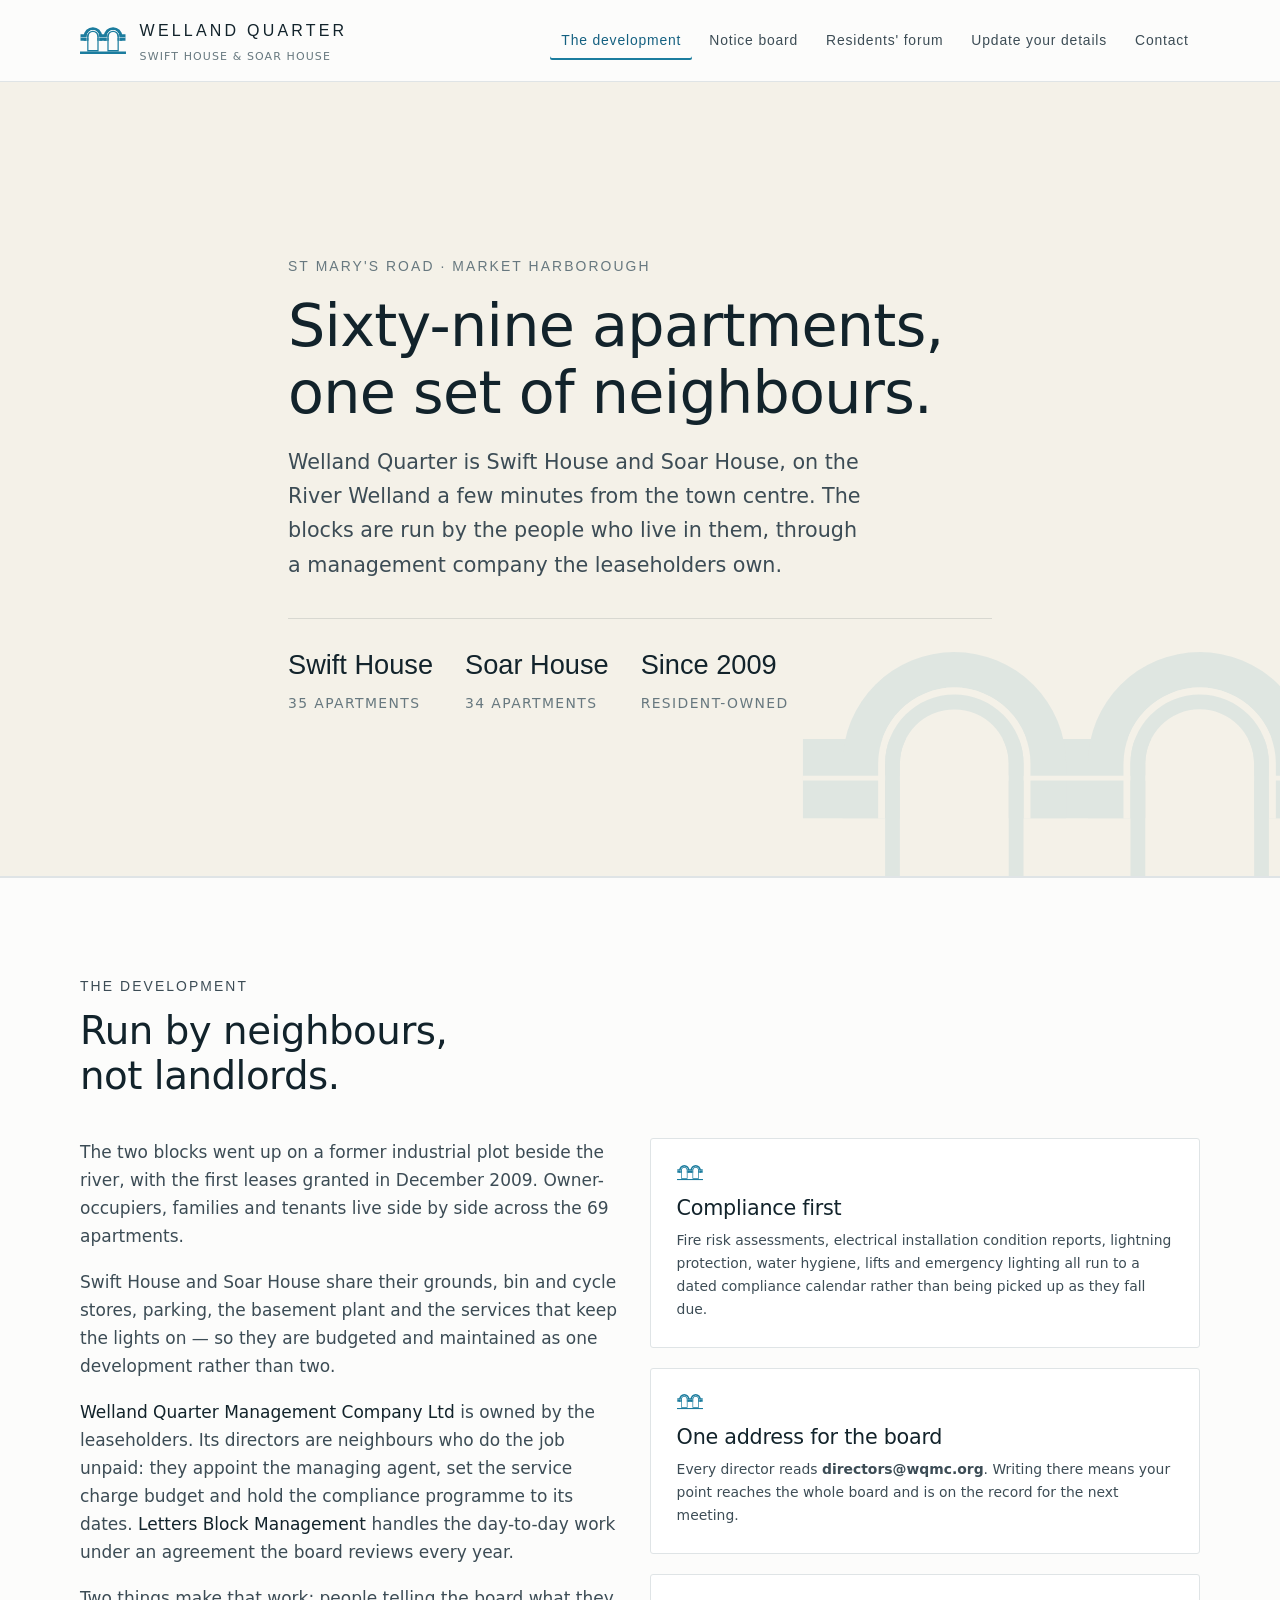
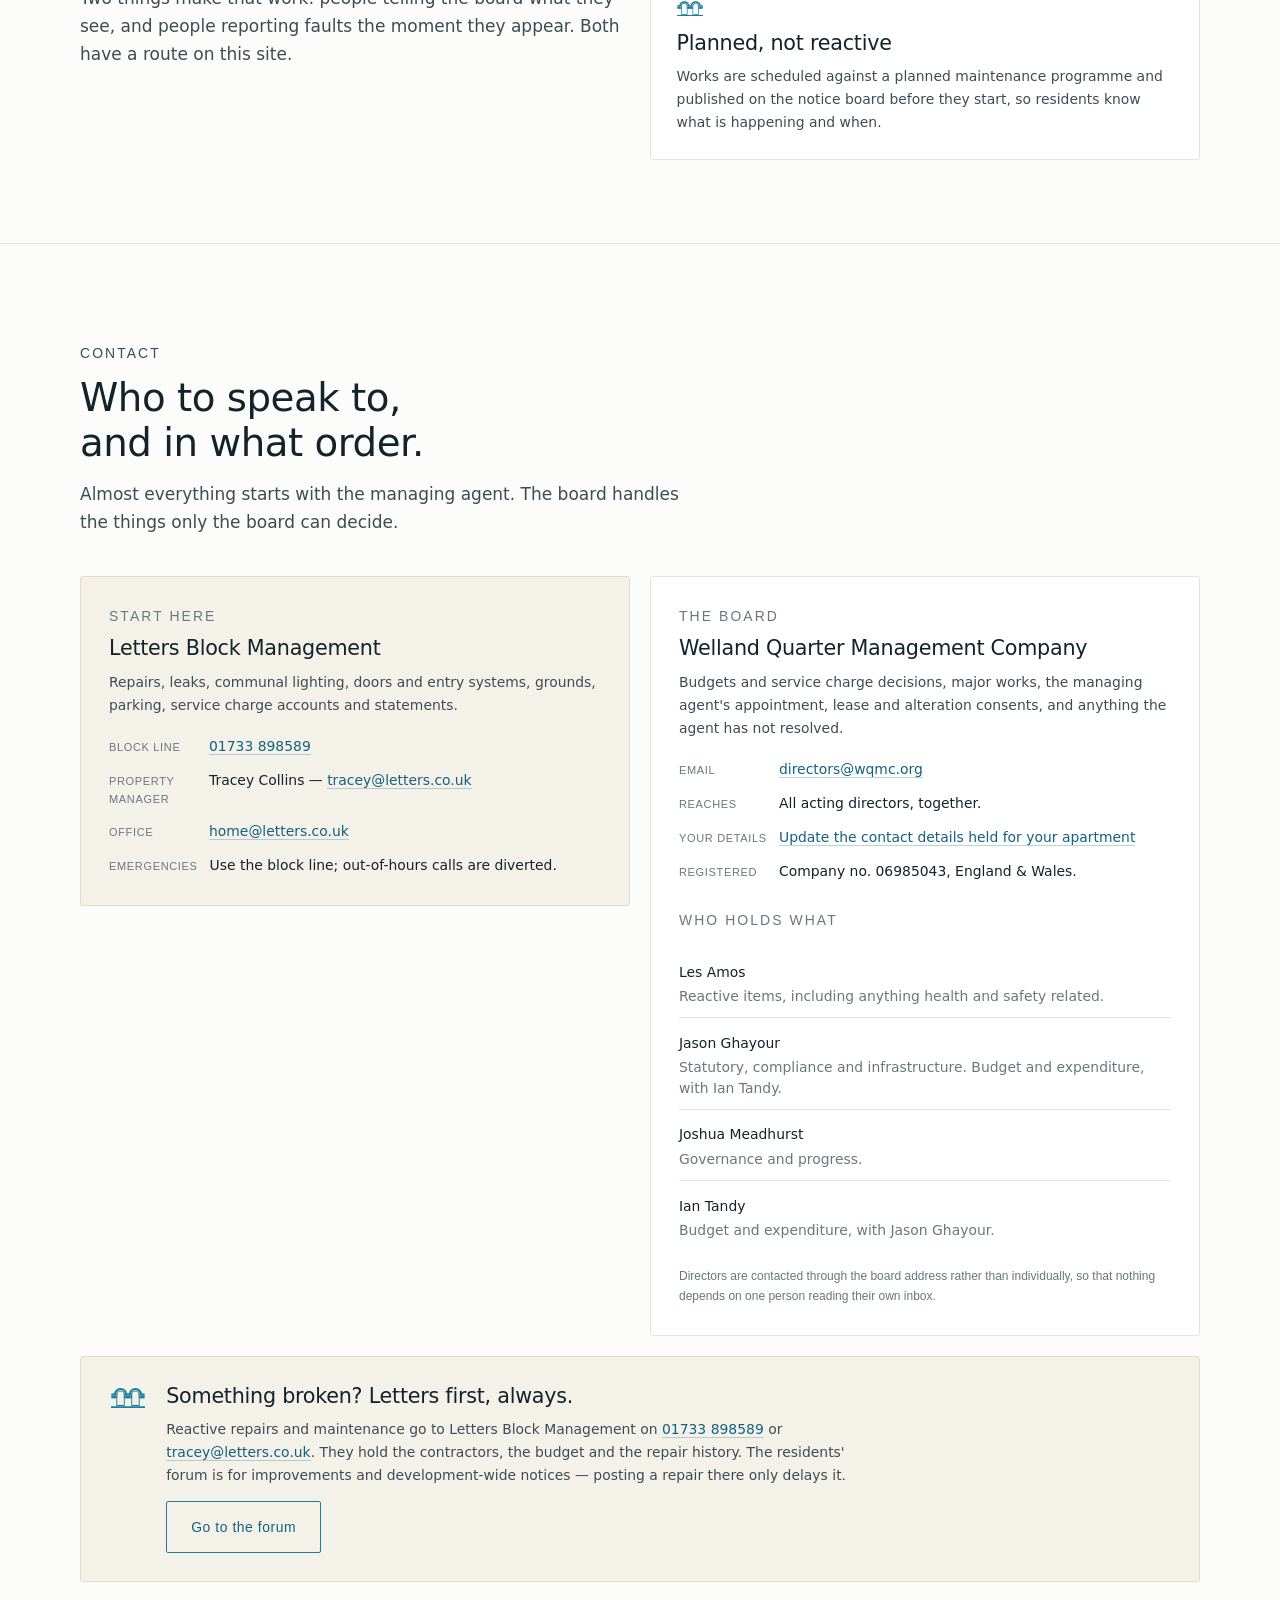
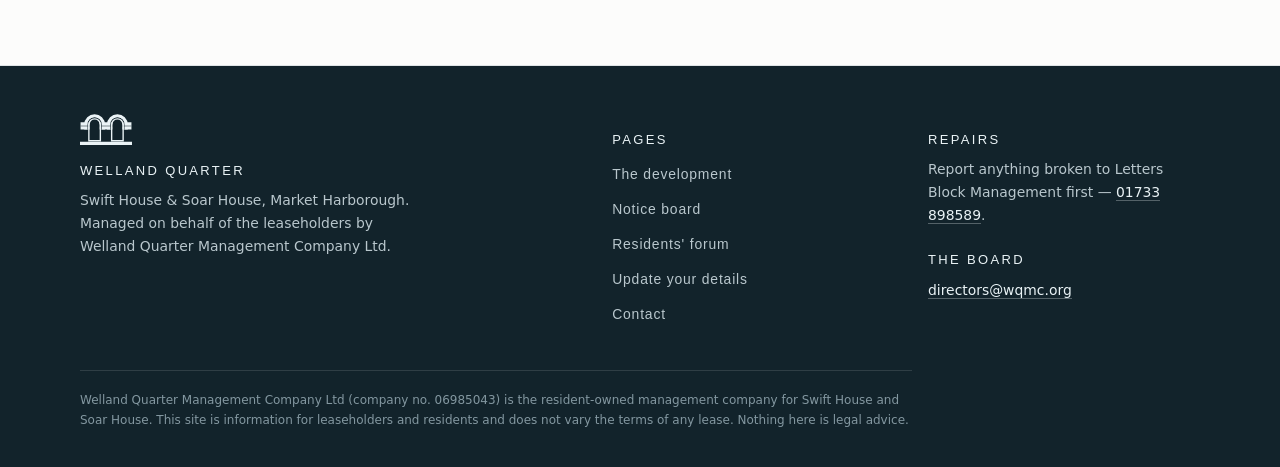
==== index.html @ eb278f34 "Publish update-records page and link it from the site" ====
<!doctype html>
<html lang="en-GB">
<head>
<meta charset="utf-8">
<meta name="viewport" content="width=device-width,initial-scale=1">
<title>Welland Quarter — Swift House & Soar House, Market Harborough</title>
<meta name="description" content="Welland Quarter in Market Harborough: Swift House and Soar House, managed by Welland Quarter Management Company with Letters Block Management.">
<link rel="preconnect" href="https://api.fontshare.com" crossorigin>
<link rel="stylesheet" href="https://api.fontshare.com/v2/css?f[]=general-sans@400,500,600&f[]=satoshi@400,500&display=swap">
<link rel="stylesheet" href="styles.css">
<link rel="icon" href="favicon.svg" type="image/svg+xml">
</head>
<body>
<header class="top"><div class="shell top-in">
  <a class="brand" href="index.html"><svg xmlns="http://www.w3.org/2000/svg" viewBox="0 0 283 170" fill="currentColor" role="img" aria-label="Welland Quarter">
  <mask id="wq-k" maskUnits="userSpaceOnUse" x="0" y="0" width="283" height="170">
    <rect x="0" y="0" width="283" height="170" fill="#fff"/>
    <path fill="#000" d="M52 141.5L52 57.5A27.5 27.5 0 0 1 107 57.5L107 141.5ZM176 141.5L176 57.5A27.5 27.5 0 0 1 231 57.5L231 141.5ZM3 63.5H280V66H3Z"/>
    <path fill="#000" fill-rule="evenodd" d="M41 85L41 57.5A38.5 38.5 0 0 1 118 57.5L118 85ZM44.5 85L44.5 57.5A35 35 0 0 1 114.5 57.5L114.5 85ZM165 85L165 57.5A38.5 38.5 0 0 1 242 57.5L242 85ZM168.5 85L168.5 57.5A35 35 0 0 1 238.5 57.5L238.5 85Z"/>
  </mask>
  <g mask="url(#wq-k)">
    <path d="M3 45H280V85H3Z"/>
    <path fill-rule="evenodd" d="M23 85L23 57.5A56.5 56.5 0 0 1 136 57.5L136 85ZM41 85L41 57.5A38.5 38.5 0 0 1 118 57.5L118 85ZM147 85L147 57.5A56.5 56.5 0 0 1 260 57.5L260 85ZM165 85L165 57.5A38.5 38.5 0 0 1 242 57.5L242 85Z"/>
    <path d="M0 151.5H283V170H0Z"/>
  </g>
  <path fill-rule="evenodd" d="M44.5 150L44.5 57.5A35 35 0 0 1 114.5 57.5L114.5 150ZM52 141.5L52 57.5A27.5 27.5 0 0 1 107 57.5L107 141.5ZM168.5 150L168.5 57.5A35 35 0 0 1 238.5 57.5L238.5 150ZM176 141.5L176 57.5A27.5 27.5 0 0 1 231 57.5L231 141.5Z"/>
</svg><span><b>Welland Quarter</b><span>Swift House &amp; Soar House</span></span></a>
  <nav aria-label="Main">
    <a href="index.html" aria-current="page">The development</a>
    <a href="notices.html">Notice board</a>
    <a href="forum.html">Residents' forum</a>
    <a href="update-records.html">Update your details</a>
    <a href="index.html#contact">Contact</a>
  </nav>
</div></header>
<main>

<section class="hero">
  <div class="hero-art"><svg xmlns="http://www.w3.org/2000/svg" viewBox="0 0 283 170" fill="currentColor" role="img" aria-label="Welland Quarter">
  <mask id="wq-k" maskUnits="userSpaceOnUse" x="0" y="0" width="283" height="170">
    <rect x="0" y="0" width="283" height="170" fill="#fff"/>
    <path fill="#000" d="M52 141.5L52 57.5A27.5 27.5 0 0 1 107 57.5L107 141.5ZM176 141.5L176 57.5A27.5 27.5 0 0 1 231 57.5L231 141.5ZM3 63.5H280V66H3Z"/>
    <path fill="#000" fill-rule="evenodd" d="M41 85L41 57.5A38.5 38.5 0 0 1 118 57.5L118 85ZM44.5 85L44.5 57.5A35 35 0 0 1 114.5 57.5L114.5 85ZM165 85L165 57.5A38.5 38.5 0 0 1 242 57.5L242 85ZM168.5 85L168.5 57.5A35 35 0 0 1 238.5 57.5L238.5 85Z"/>
  </mask>
  <g mask="url(#wq-k)">
    <path d="M3 45H280V85H3Z"/>
    <path fill-rule="evenodd" d="M23 85L23 57.5A56.5 56.5 0 0 1 136 57.5L136 85ZM41 85L41 57.5A38.5 38.5 0 0 1 118 57.5L118 85ZM147 85L147 57.5A56.5 56.5 0 0 1 260 57.5L260 85ZM165 85L165 57.5A38.5 38.5 0 0 1 242 57.5L242 85Z"/>
    <path d="M0 151.5H283V170H0Z"/>
  </g>
  <path fill-rule="evenodd" d="M44.5 150L44.5 57.5A35 35 0 0 1 114.5 57.5L114.5 150ZM52 141.5L52 57.5A27.5 27.5 0 0 1 107 57.5L107 141.5ZM168.5 150L168.5 57.5A35 35 0 0 1 238.5 57.5L238.5 150ZM176 141.5L176 57.5A27.5 27.5 0 0 1 231 57.5L231 141.5Z"/>
</svg></div>
  <div class="shell hero-in">
    <p class="label">St Mary's Road &middot; Market Harborough</p>
    <h1>Sixty-nine apartments, one set of neighbours.</h1>
    <p class="lede">Welland Quarter is Swift House and Soar House, on the River Welland a few
    minutes from the town centre. The blocks are run by the people who live in them, through
    a management company the leaseholders own.</p>
    <div class="hero-meta">
      <div><b>Swift House</b><span>35 apartments</span></div>
      <div><b>Soar House</b><span>34 apartments</span></div>
      <div><b>Since 2009</b><span>Resident-owned</span></div>
    </div>
  </div>
</section>

<section id="about">
  <div class="shell">
    <div class="head">
      <p class="label">The development</p>
      <h2>Run by neighbours, not landlords.</h2>
    </div>
    <div class="cols two">
      <div class="prose">
        <p>The two blocks went up on a former industrial plot beside the river, with the first
        leases granted in December 2009. Owner-occupiers, families and tenants live side by
        side across the 69 apartments.</p>
        <p>Swift House and Soar House share their grounds, bin and cycle stores, parking, the
        basement plant and the services that keep the lights on — so they are budgeted and
        maintained as one development rather than two.</p>
        <p><strong>Welland Quarter Management Company Ltd</strong> is owned by the
        leaseholders. Its directors are neighbours who do the job unpaid: they appoint the
        managing agent, set the service charge budget and hold the compliance programme to
        its dates. <strong>Letters Block Management</strong> handles the day-to-day work under
        an agreement the board reviews every year.</p>
        <p>Two things make that work: people telling the board what they see, and people
        reporting faults the moment they appear. Both have a route on this site.</p>
      </div>
      <div class="cols" style="align-content:start">
        <div class="card">
          <div class="arch"><svg xmlns="http://www.w3.org/2000/svg" viewBox="0 0 283 170" fill="currentColor" role="img" aria-label="Welland Quarter">
  <mask id="wq-k" maskUnits="userSpaceOnUse" x="0" y="0" width="283" height="170">
    <rect x="0" y="0" width="283" height="170" fill="#fff"/>
    <path fill="#000" d="M52 141.5L52 57.5A27.5 27.5 0 0 1 107 57.5L107 141.5ZM176 141.5L176 57.5A27.5 27.5 0 0 1 231 57.5L231 141.5ZM3 63.5H280V66H3Z"/>
    <path fill="#000" fill-rule="evenodd" d="M41 85L41 57.5A38.5 38.5 0 0 1 118 57.5L118 85ZM44.5 85L44.5 57.5A35 35 0 0 1 114.5 57.5L114.5 85ZM165 85L165 57.5A38.5 38.5 0 0 1 242 57.5L242 85ZM168.5 85L168.5 57.5A35 35 0 0 1 238.5 57.5L238.5 85Z"/>
  </mask>
  <g mask="url(#wq-k)">
    <path d="M3 45H280V85H3Z"/>
    <path fill-rule="evenodd" d="M23 85L23 57.5A56.5 56.5 0 0 1 136 57.5L136 85ZM41 85L41 57.5A38.5 38.5 0 0 1 118 57.5L118 85ZM147 85L147 57.5A56.5 56.5 0 0 1 260 57.5L260 85ZM165 85L165 57.5A38.5 38.5 0 0 1 242 57.5L242 85Z"/>
    <path d="M0 151.5H283V170H0Z"/>
  </g>
  <path fill-rule="evenodd" d="M44.5 150L44.5 57.5A35 35 0 0 1 114.5 57.5L114.5 150ZM52 141.5L52 57.5A27.5 27.5 0 0 1 107 57.5L107 141.5ZM168.5 150L168.5 57.5A35 35 0 0 1 238.5 57.5L238.5 150ZM176 141.5L176 57.5A27.5 27.5 0 0 1 231 57.5L231 141.5Z"/>
</svg></div>
          <h3>Compliance first</h3>
          <p>Fire risk assessments, electrical installation condition reports, lightning
          protection, water hygiene, lifts and emergency lighting all run to a dated
          compliance calendar rather than being picked up as they fall due.</p>
        </div>
        <div class="card">
          <div class="arch"><svg xmlns="http://www.w3.org/2000/svg" viewBox="0 0 283 170" fill="currentColor" role="img" aria-label="Welland Quarter">
  <mask id="wq-k" maskUnits="userSpaceOnUse" x="0" y="0" width="283" height="170">
    <rect x="0" y="0" width="283" height="170" fill="#fff"/>
    <path fill="#000" d="M52 141.5L52 57.5A27.5 27.5 0 0 1 107 57.5L107 141.5ZM176 141.5L176 57.5A27.5 27.5 0 0 1 231 57.5L231 141.5ZM3 63.5H280V66H3Z"/>
    <path fill="#000" fill-rule="evenodd" d="M41 85L41 57.5A38.5 38.5 0 0 1 118 57.5L118 85ZM44.5 85L44.5 57.5A35 35 0 0 1 114.5 57.5L114.5 85ZM165 85L165 57.5A38.5 38.5 0 0 1 242 57.5L242 85ZM168.5 85L168.5 57.5A35 35 0 0 1 238.5 57.5L238.5 85Z"/>
  </mask>
  <g mask="url(#wq-k)">
    <path d="M3 45H280V85H3Z"/>
    <path fill-rule="evenodd" d="M23 85L23 57.5A56.5 56.5 0 0 1 136 57.5L136 85ZM41 85L41 57.5A38.5 38.5 0 0 1 118 57.5L118 85ZM147 85L147 57.5A56.5 56.5 0 0 1 260 57.5L260 85ZM165 85L165 57.5A38.5 38.5 0 0 1 242 57.5L242 85Z"/>
    <path d="M0 151.5H283V170H0Z"/>
  </g>
  <path fill-rule="evenodd" d="M44.5 150L44.5 57.5A35 35 0 0 1 114.5 57.5L114.5 150ZM52 141.5L52 57.5A27.5 27.5 0 0 1 107 57.5L107 141.5ZM168.5 150L168.5 57.5A35 35 0 0 1 238.5 57.5L238.5 150ZM176 141.5L176 57.5A27.5 27.5 0 0 1 231 57.5L231 141.5Z"/>
</svg></div>
          <h3>One address for the board</h3>
          <p>Every director reads <b>directors@wqmc.org</b>. Writing there means your point
          reaches the whole board and is on the record for the next meeting.</p>
        </div>
        <div class="card">
          <div class="arch"><svg xmlns="http://www.w3.org/2000/svg" viewBox="0 0 283 170" fill="currentColor" role="img" aria-label="Welland Quarter">
  <mask id="wq-k" maskUnits="userSpaceOnUse" x="0" y="0" width="283" height="170">
    <rect x="0" y="0" width="283" height="170" fill="#fff"/>
    <path fill="#000" d="M52 141.5L52 57.5A27.5 27.5 0 0 1 107 57.5L107 141.5ZM176 141.5L176 57.5A27.5 27.5 0 0 1 231 57.5L231 141.5ZM3 63.5H280V66H3Z"/>
    <path fill="#000" fill-rule="evenodd" d="M41 85L41 57.5A38.5 38.5 0 0 1 118 57.5L118 85ZM44.5 85L44.5 57.5A35 35 0 0 1 114.5 57.5L114.5 85ZM165 85L165 57.5A38.5 38.5 0 0 1 242 57.5L242 85ZM168.5 85L168.5 57.5A35 35 0 0 1 238.5 57.5L238.5 85Z"/>
  </mask>
  <g mask="url(#wq-k)">
    <path d="M3 45H280V85H3Z"/>
    <path fill-rule="evenodd" d="M23 85L23 57.5A56.5 56.5 0 0 1 136 57.5L136 85ZM41 85L41 57.5A38.5 38.5 0 0 1 118 57.5L118 85ZM147 85L147 57.5A56.5 56.5 0 0 1 260 57.5L260 85ZM165 85L165 57.5A38.5 38.5 0 0 1 242 57.5L242 85Z"/>
    <path d="M0 151.5H283V170H0Z"/>
  </g>
  <path fill-rule="evenodd" d="M44.5 150L44.5 57.5A35 35 0 0 1 114.5 57.5L114.5 150ZM52 141.5L52 57.5A27.5 27.5 0 0 1 107 57.5L107 141.5ZM168.5 150L168.5 57.5A35 35 0 0 1 238.5 57.5L238.5 150ZM176 141.5L176 57.5A27.5 27.5 0 0 1 231 57.5L231 141.5Z"/>
</svg></div>
          <h3>Planned, not reactive</h3>
          <p>Works are scheduled against a planned maintenance programme and published on the
          notice board before they start, so residents know what is happening and when.</p>
        </div>
      </div>
    </div>
  </div>
</section>

<section id="contact">
  <div class="shell">
    <div class="head">
      <p class="label">Contact</p>
      <h2>Who to speak to, and in what order.</h2>
      <p>Almost everything starts with the managing agent. The board handles the things
      only the board can decide.</p>
    </div>
    <div class="contact-grid">
      <div class="panel accent">
        <p class="label">Start here</p>
        <h3 style="margin-top:.6rem">Letters Block Management</h3>
        <p style="color:var(--ink-soft);font-size:var(--step--1);margin-top:.6rem">
        Repairs, leaks, communal lighting, doors and entry systems, grounds, parking,
        service charge accounts and statements.</p>
        <dl class="dl">
          <div><dt>Block line</dt><dd><a href="tel:+441733898589">01733 898589</a></dd></div>
          <div><dt>Property manager</dt><dd>Tracey Collins &mdash;
            <a href="mailto:tracey@letters.co.uk">tracey@letters.co.uk</a></dd></div>
          <div><dt>Office</dt><dd><a href="mailto:home@letters.co.uk">home@letters.co.uk</a></dd></div>
          <div><dt>Emergencies</dt><dd>Use the block line; out-of-hours calls are diverted.</dd></div>
        </dl>
      </div>
      <div class="panel">
        <p class="label">The board</p>
        <h3 style="margin-top:.6rem">Welland Quarter Management Company</h3>
        <p style="color:var(--ink-soft);font-size:var(--step--1);margin-top:.6rem">
        Budgets and service charge decisions, major works, the managing agent's appointment,
        lease and alteration consents, and anything the agent has not resolved.</p>
        <dl class="dl">
          <div><dt>Email</dt><dd><a href="mailto:directors@wqmc.org">directors@wqmc.org</a></dd></div>
          <div><dt>Reaches</dt><dd>All acting directors, together.</dd></div>
          <div><dt>Your details</dt><dd><a href="update-records.html">Update the contact details held for your apartment</a></dd></div>
          <div><dt>Registered</dt><dd>Company no. 06985043, England &amp; Wales.</dd></div>
        </dl>
        <p class="label" style="margin-top:1.6rem">Who holds what</p>
        <ul class="people">
          <li><b>Les Amos</b><span>Reactive items, including anything health and safety related.</span></li><li><b>Jason Ghayour</b><span>Statutory, compliance and infrastructure. Budget and expenditure, with Ian Tandy.</span></li><li><b>Joshua Meadhurst</b><span>Governance and progress.</span></li><li><b>Ian Tandy</b><span>Budget and expenditure, with Jason Ghayour.</span></li>
        </ul>
        <p class="hint" style="margin-top:1rem">Directors are contacted through the board
        address rather than individually, so that nothing depends on one person reading their
        own inbox.</p>
      </div>
    </div>
    <div class="callout" style="margin-top:1.25rem">
      <svg xmlns="http://www.w3.org/2000/svg" viewBox="0 0 283 170" fill="currentColor" role="img" aria-label="Welland Quarter">
  <mask id="wq-k" maskUnits="userSpaceOnUse" x="0" y="0" width="283" height="170">
    <rect x="0" y="0" width="283" height="170" fill="#fff"/>
    <path fill="#000" d="M52 141.5L52 57.5A27.5 27.5 0 0 1 107 57.5L107 141.5ZM176 141.5L176 57.5A27.5 27.5 0 0 1 231 57.5L231 141.5ZM3 63.5H280V66H3Z"/>
    <path fill="#000" fill-rule="evenodd" d="M41 85L41 57.5A38.5 38.5 0 0 1 118 57.5L118 85ZM44.5 85L44.5 57.5A35 35 0 0 1 114.5 57.5L114.5 85ZM165 85L165 57.5A38.5 38.5 0 0 1 242 57.5L242 85ZM168.5 85L168.5 57.5A35 35 0 0 1 238.5 57.5L238.5 85Z"/>
  </mask>
  <g mask="url(#wq-k)">
    <path d="M3 45H280V85H3Z"/>
    <path fill-rule="evenodd" d="M23 85L23 57.5A56.5 56.5 0 0 1 136 57.5L136 85ZM41 85L41 57.5A38.5 38.5 0 0 1 118 57.5L118 85ZM147 85L147 57.5A56.5 56.5 0 0 1 260 57.5L260 85ZM165 85L165 57.5A38.5 38.5 0 0 1 242 57.5L242 85Z"/>
    <path d="M0 151.5H283V170H0Z"/>
  </g>
  <path fill-rule="evenodd" d="M44.5 150L44.5 57.5A35 35 0 0 1 114.5 57.5L114.5 150ZM52 141.5L52 57.5A27.5 27.5 0 0 1 107 57.5L107 141.5ZM168.5 150L168.5 57.5A35 35 0 0 1 238.5 57.5L238.5 150ZM176 141.5L176 57.5A27.5 27.5 0 0 1 231 57.5L231 141.5Z"/>
</svg>
      <div>
        <h3>Something broken? Letters first, always.</h3>
        <p>Reactive repairs and maintenance go to Letters Block Management on
        <a href="tel:+441733898589">01733 898589</a> or
        <a href="mailto:tracey@letters.co.uk">tracey@letters.co.uk</a>. They hold the
        contractors, the budget and the repair history. The residents' forum is for
        improvements and development-wide notices &mdash; posting a repair there only delays it.</p>
        <p style="margin-top:.9rem"><a class="btn ghost" href="forum.html">Go to the forum</a></p>
      </div>
    </div>
  </div>
</section>
</main>
<footer><div class="shell">
  <div class="f-in">
    <div style="max-width:22rem">
      <svg xmlns="http://www.w3.org/2000/svg" viewBox="0 0 283 170" fill="currentColor" role="img" aria-label="Welland Quarter">
  <mask id="wq-k" maskUnits="userSpaceOnUse" x="0" y="0" width="283" height="170">
    <rect x="0" y="0" width="283" height="170" fill="#fff"/>
    <path fill="#000" d="M52 141.5L52 57.5A27.5 27.5 0 0 1 107 57.5L107 141.5ZM176 141.5L176 57.5A27.5 27.5 0 0 1 231 57.5L231 141.5ZM3 63.5H280V66H3Z"/>
    <path fill="#000" fill-rule="evenodd" d="M41 85L41 57.5A38.5 38.5 0 0 1 118 57.5L118 85ZM44.5 85L44.5 57.5A35 35 0 0 1 114.5 57.5L114.5 85ZM165 85L165 57.5A38.5 38.5 0 0 1 242 57.5L242 85ZM168.5 85L168.5 57.5A35 35 0 0 1 238.5 57.5L238.5 85Z"/>
  </mask>
  <g mask="url(#wq-k)">
    <path d="M3 45H280V85H3Z"/>
    <path fill-rule="evenodd" d="M23 85L23 57.5A56.5 56.5 0 0 1 136 57.5L136 85ZM41 85L41 57.5A38.5 38.5 0 0 1 118 57.5L118 85ZM147 85L147 57.5A56.5 56.5 0 0 1 260 57.5L260 85ZM165 85L165 57.5A38.5 38.5 0 0 1 242 57.5L242 85Z"/>
    <path d="M0 151.5H283V170H0Z"/>
  </g>
  <path fill-rule="evenodd" d="M44.5 150L44.5 57.5A35 35 0 0 1 114.5 57.5L114.5 150ZM52 141.5L52 57.5A27.5 27.5 0 0 1 107 57.5L107 141.5ZM168.5 150L168.5 57.5A35 35 0 0 1 238.5 57.5L238.5 150ZM176 141.5L176 57.5A27.5 27.5 0 0 1 231 57.5L231 141.5Z"/>
</svg>
      <b>Welland Quarter</b>
      <p>Swift House &amp; Soar House, Market Harborough. Managed on behalf of the
      leaseholders by Welland Quarter Management Company Ltd.</p>
    </div>
    <div>
      <b>Pages</b>
      <nav aria-label="Footer">
        <a href="index.html">The development</a>
        <a href="notices.html">Notice board</a>
        <a href="forum.html">Residents' forum</a>
        <a href="update-records.html">Update your details</a>
    <a href="index.html#contact">Contact</a>
      </nav>
    </div>
    <div style="max-width:17rem">
      <b>Repairs</b>
      <p>Report anything broken to Letters Block Management first —
      <a href="tel:+441733898589">01733 898589</a>.</p>
      <b style="margin-top:1.4rem">The board</b>
      <p><a href="mailto:directors@wqmc.org">directors@wqmc.org</a></p>
    </div>
  </div>
  <p class="fine">Welland Quarter Management Company Ltd (company no. 06985043) is the
  resident-owned management company for Swift House and Soar House. This site is
  information for leaseholders and residents and does not vary the terms of any lease.
  Nothing here is legal advice.</p>
</div></footer>
</body>
</html>
---- styles.css ----
/* ---- tokens ---- */
:root{
  --teal:#1B7C9E; --teal-deep:#146080; --ink:#12232B; --ink-soft:#3C4C55;
  --paper:#FCFCFB; --cream:#F4F1E8; --mist:#ECEFF0; --line:#DFE4E6; --muted:#67787F;
  --shell:min(1120px,100% - 2.5rem);
  --step--1:clamp(.8125rem,.79rem + .1vw,.875rem);
  --step-0:clamp(1rem,.97rem + .15vw,1.0625rem);
  --step-1:clamp(1.125rem,1.07rem + .28vw,1.3125rem);
  --step-2:clamp(1.375rem,1.26rem + .55vw,1.75rem);
  --step-3:clamp(1.75rem,1.5rem + 1.15vw,2.5rem);
  --step-4:clamp(2.25rem,1.75rem + 2.4vw,3.75rem);
  --track:.02em;
}
*,*::before,*::after{box-sizing:border-box}
html{-webkit-text-size-adjust:100%}
body{margin:0;background:var(--paper);color:var(--ink);
  font:400 var(--step-0)/1.65 Satoshi,ui-sans-serif,system-ui,sans-serif;
  -webkit-font-smoothing:antialiased}
img,svg{display:block;max-width:100%}
a{color:var(--teal-deep);text-decoration:none;border-bottom:1px solid rgba(27,124,158,.32);
  transition:border-color .18s ease,color .18s ease}
a:hover{color:var(--ink);border-color:var(--ink)}
h1,h2,h3,h4{font-family:"General Sans",ui-sans-serif,system-ui,sans-serif;font-weight:500;
  letter-spacing:-.012em;line-height:1.15;margin:0;text-wrap:balance}
p{margin:0}
.shell{width:var(--shell);margin-inline:auto}

/* ---- eyebrow / section label ---- */
.label{font-family:"General Sans",sans-serif;font-weight:500;font-size:var(--step--1);
  letter-spacing:.15em;text-transform:uppercase;color:var(--muted)}

/* ---- header ---- */
.top{border-bottom:1px solid var(--line);background:rgba(252,252,251,.92);
  backdrop-filter:blur(8px);position:sticky;top:0;z-index:20}
.top-in{display:flex;align-items:center;justify-content:space-between;gap:1.25rem;
  padding:.95rem 0;flex-wrap:wrap}
.brand{display:flex;align-items:center;gap:.85rem;border:0}
.brand svg{width:46px;height:auto;color:var(--teal);flex:none}
.brand b{display:block;font-family:"General Sans",sans-serif;font-weight:500;font-size:1rem;
  letter-spacing:.2em;text-transform:uppercase;color:var(--ink)}
.brand span{display:block;font-size:.6875rem;letter-spacing:.1em;text-transform:uppercase;
  color:var(--muted);margin-top:.2rem}
nav{display:flex;gap:.35rem;flex-wrap:wrap}
nav a{border:0;font-family:"General Sans",sans-serif;font-weight:500;font-size:var(--step--1);
  letter-spacing:.06em;color:var(--ink-soft);padding:.5rem .7rem;border-radius:2px}
nav a:hover{background:var(--mist);color:var(--ink)}
nav a[aria-current=page]{color:var(--teal-deep);box-shadow:inset 0 -2px 0 var(--teal)}

/* ---- hero ---- */
.hero{position:relative;overflow:hidden;background:var(--cream);
  border-bottom:1px solid var(--line)}
.hero-art{position:absolute;right:-6%;bottom:-14%;width:min(46%,560px);color:var(--teal);
  opacity:.09;pointer-events:none}
.hero-in{position:relative;padding:clamp(3rem,7vw,6.5rem) 0 clamp(2.75rem,6vw,5rem);
  max-width:44rem}
.hero h1{font-size:var(--step-4);margin:.85rem 0 0}
.hero .lede{font-size:var(--step-1);color:var(--ink-soft);margin-top:1.15rem;max-width:36rem}
.hero-meta{display:flex;gap:2rem;flex-wrap:wrap;margin-top:2.25rem;
  padding-top:1.5rem;border-top:1px solid rgba(18,35,43,.12)}
.hero-meta div b{display:block;font-family:"General Sans",sans-serif;font-weight:500;
  font-size:var(--step-2)}
.hero-meta div span{font-size:var(--step--1);letter-spacing:.1em;text-transform:uppercase;
  color:var(--muted)}

/* ---- sections ---- */
section{padding:clamp(3rem,6.5vw,5.5rem) 0}
section + section{border-top:1px solid var(--line)}
.head{max-width:38rem;margin-bottom:2.5rem}
.head h2{font-size:var(--step-3);margin:.7rem 0 0}
.head p{color:var(--ink-soft);margin-top:.9rem}
.cols{display:grid;gap:1.25rem}
.cols.two{grid-template-columns:repeat(auto-fit,minmax(17rem,1fr))}
.cols.three{grid-template-columns:repeat(auto-fit,minmax(15rem,1fr))}
.prose p + p{margin-top:1.1rem}
.prose{color:var(--ink-soft);max-width:36rem}
.prose strong{color:var(--ink);font-weight:500}

/* ---- cards ---- */
.card{background:#fff;border:1px solid var(--line);border-radius:3px;padding:1.6rem}
.card h3{font-size:var(--step-1)}
.card p{color:var(--ink-soft);font-size:var(--step--1);margin-top:.55rem}
.card .arch{width:26px;color:var(--teal);margin-bottom:1rem}
.card p.note{color:var(--muted);border-top:1px solid var(--line);padding-top:.7rem;
  margin-top:.9rem}

/* ---- contact ---- */
.contact-grid{align-items:start;display:grid;gap:1.25rem;grid-template-columns:repeat(auto-fit,minmax(18rem,1fr))}
.panel{border:1px solid var(--line);border-radius:3px;padding:1.75rem;background:#fff}
.panel.accent{background:var(--cream);border-color:#E2DCCB}
.panel h3{font-size:var(--step-1);margin-bottom:.65rem}
.panel p + p{margin-top:.75rem}
.panel .fine{margin-top:1rem}
.panel .btn{margin-top:1.25rem}
section .fine{font-size:var(--step--1);color:var(--muted);line-height:1.6}
.dl{margin:1.1rem 0 0;display:grid;gap:.7rem}
.dl div{display:flex;gap:.75rem;font-size:var(--step--1);align-items:baseline}
.dl dt{flex:0 0 5.5rem;color:var(--muted);letter-spacing:.06em;text-transform:uppercase;
  font-size:.6875rem;font-family:"General Sans",sans-serif;font-weight:500;margin:0}
.dl dd{margin:0;overflow-wrap:anywhere}
.people{list-style:none;margin:1.1rem 0 0;padding:0;display:grid;gap:.15rem}
.people li{display:grid;gap:.15rem;padding:.7rem 0;
  border-bottom:1px solid var(--line);font-size:var(--step--1);flex-wrap:wrap}
.people li:last-child{border-bottom:0}
.people b{font-weight:500}
.people span{color:var(--muted);font-size:var(--step--1);line-height:1.45}

/* ---- Q and A feed ---- */
.qa{display:grid;gap:.9rem;margin-top:1.5rem}
.qa-item{background:#fff;border:1px solid var(--line);border-radius:3px;overflow:hidden}
.qa-q{display:grid;grid-template-columns:1fr auto;gap:.5rem 1.25rem;align-items:baseline;
  padding:1.2rem 1.4rem}
.qa-q h3{font-size:var(--step-0);font-weight:500;line-height:1.35}
.qa-from{font-size:.75rem;color:var(--muted);margin-top:.35rem;
  font-family:"General Sans",sans-serif;letter-spacing:.03em}
.qa-state{font-family:"General Sans",sans-serif;font-weight:500;font-size:.625rem;
  letter-spacing:.12em;text-transform:uppercase;color:var(--muted);white-space:nowrap;
  border:1px solid var(--line);border-radius:999px;padding:.25rem .6rem}
.qa-item.open .qa-state{color:#8A6A14;border-color:#E4D5A8;background:#FDF8EA}
.qa-item.answered .qa-state{color:var(--teal-deep);border-color:#BFDCE7;background:#F1F8FA}
.qa-a{border-top:1px solid var(--line);background:var(--mist);padding:1.2rem 1.4rem}
.qa-a p{color:var(--ink-soft);font-size:var(--step--1)}
.qa-by{display:flex;gap:.5rem;align-items:baseline;flex-wrap:wrap;margin-top:.8rem;
  font-size:.75rem;font-family:"General Sans",sans-serif;letter-spacing:.03em}
.qa-by b{font-weight:500;color:var(--ink)}
.qa-by span{color:var(--muted)}
.qa-wait{border-top:1px solid var(--line);padding:.95rem 1.4rem;font-size:var(--step--1);
  color:var(--muted)}
@media(max-width:640px){
  .qa-q{grid-template-columns:1fr}
  .qa-state{justify-self:start}
}

/* ---- notice board ---- */
.notices{display:grid;gap:1rem}
.empty{background:#fff;border:1px dashed var(--line);border-radius:3px;
  padding:1.7rem 1.5rem;display:grid;gap:.5rem}
.empty b{font-family:"General Sans",sans-serif;font-weight:500;font-size:var(--step-0);
  color:var(--ink)}
.empty span{font-family:Satoshi,sans-serif;color:var(--muted);font-size:var(--step--1);
  line-height:1.6}
.notice{display:grid;grid-template-columns:8.5rem 1fr;gap:0 1.75rem;background:#fff;
  border:1px solid var(--line);border-left:3px solid var(--teal);border-radius:3px;
  padding:1.5rem 1.6rem}
.notice.done{border-left-color:#9FB2B9}
.notice.done h3{color:var(--muted)}
.notice.info{border-left-color:#C9A227}
.notice.urgent{border-left-color:#B3402B;border-left-width:4px;background:#FDF7F5}
.notice.urgent .when{color:#B3402B}
.notice.urgent .flag{display:inline-block;font-family:"General Sans",sans-serif;font-weight:500;
  font-size:.625rem;letter-spacing:.14em;text-transform:uppercase;color:#fff;background:#B3402B;
  border-radius:2px;padding:.22rem .5rem;margin-bottom:.6rem}
.notice-meta{display:flex;justify-content:space-between;align-items:baseline;gap:1rem;
  flex-wrap:wrap;margin-bottom:1.1rem;font-size:.75rem;color:var(--muted);
  font-family:"General Sans",sans-serif;letter-spacing:.06em}
.notice-meta .live{display:inline-flex;align-items:center;gap:.45rem}
.notice-meta .dot{width:.4rem;height:.4rem;border-radius:999px;background:var(--teal);
  display:inline-block}
.notice .when{font-family:"General Sans",sans-serif;font-weight:500;font-size:var(--step--1);
  color:var(--teal-deep);letter-spacing:.04em}
.notice .when small{display:block;color:var(--muted);font-weight:400;letter-spacing:.1em;
  text-transform:uppercase;font-size:.625rem;margin-top:.35rem}
.notice h3{font-size:var(--step-1)}
.notice p{color:var(--ink-soft);font-size:var(--step--1);margin-top:.5rem}
.tag{display:inline-block;font-family:"General Sans",sans-serif;font-weight:500;
  font-size:.625rem;letter-spacing:.12em;text-transform:uppercase;color:var(--muted);
  border:1px solid var(--line);border-radius:999px;padding:.25rem .6rem;margin-top:.9rem}
@media(max-width:640px){
  .notice{grid-template-columns:1fr;gap:.85rem}
  .notice .when small{display:inline;margin-left:.5rem}
}

/* ---- callout ---- */
.callout{border:1px solid #E2DCCB;background:var(--cream);border-radius:3px;
  padding:1.75rem 1.85rem;display:flex;gap:1.35rem;align-items:flex-start}
.callout svg{width:34px;color:var(--teal);flex:none;margin-top:.2rem}
.callout h3{font-size:var(--step-1)}
.callout p{color:var(--ink-soft);font-size:var(--step--1);margin-top:.55rem;max-width:44rem}
@media(max-width:560px){.callout{flex-direction:column;gap:.9rem}}

/* ---- form ---- */
form{display:grid;gap:1.15rem;max-width:34rem}
label{display:grid;gap:.45rem;font-family:"General Sans",sans-serif;font-weight:500;
  font-size:var(--step--1)}
input,select,textarea{font:inherit;font-size:var(--step--1);color:var(--ink);
  background:#fff;border:1px solid var(--line);border-radius:2px;padding:.7rem .8rem;width:100%}
input:focus,select:focus,textarea:focus{outline:2px solid rgba(27,124,158,.35);
  outline-offset:1px;border-color:var(--teal)}
textarea{min-height:8rem;resize:vertical}
.hint{font-family:Satoshi,sans-serif;font-weight:400;color:var(--muted);font-size:.75rem}
.btn{display:inline-flex;align-items:center;gap:.55rem;background:var(--teal);color:#fff;
  border:0;border-radius:2px;padding:.85rem 1.5rem;font-family:"General Sans",sans-serif;
  font-weight:500;font-size:var(--step--1);letter-spacing:.04em;cursor:pointer;
  justify-self:start;transition:background .18s ease}
.btn:hover{background:var(--teal-deep)}
a.btn{border-bottom:0;color:#fff}
.btn.ghost{background:transparent;color:var(--teal-deep);border:1px solid var(--teal)}
.btn.ghost:hover{background:var(--mist)}

/* ---- compliance cycle table ---- */
.cycle{width:100%;border-collapse:collapse;font-size:var(--step--1);margin-top:1.5rem}
.cycle caption{text-align:left;font-family:"General Sans",sans-serif;font-weight:500;
  font-size:var(--step--1);letter-spacing:.15em;text-transform:uppercase;color:var(--muted);
  padding-bottom:.9rem}
.cycle th{text-align:left;font-family:"General Sans",sans-serif;font-weight:500;
  font-size:.6875rem;letter-spacing:.1em;text-transform:uppercase;color:var(--muted);
  border-bottom:1px solid var(--line);padding:0 1rem .6rem 0}
.cycle td{border-bottom:1px solid var(--line);padding:.85rem 1rem .85rem 0;
  color:var(--ink-soft);vertical-align:top}
.cycle td:first-child{color:var(--ink);font-weight:500;font-family:"General Sans",sans-serif}
@media(max-width:640px){
  .cycle thead{display:none}
  .cycle tr{display:grid;gap:.2rem;padding:1rem 0;border-bottom:1px solid var(--line)}
  .cycle td{border:0;padding:0}
  .cycle td:nth-child(2)::before{content:"Frequency — ";color:var(--muted)}
  .cycle td:nth-child(3)::before{content:"Who — ";color:var(--muted)}
}

/* ---- numbered steps ---- */
.steps{list-style:none;counter-reset:s;margin:0;padding:0;display:grid;gap:1px;
  background:var(--line);border:1px solid var(--line);border-radius:3px;overflow:hidden}
.steps li{counter-increment:s;background:#fff;padding:1.4rem 1.6rem;display:grid;
  grid-template-columns:auto 1fr;column-gap:1.1rem;row-gap:.35rem}
.steps li::before{content:counter(s);font-family:"General Sans",sans-serif;font-weight:500;
  color:var(--teal);font-size:var(--step--1);border:1px solid rgba(27,124,158,.35);
  border-radius:999px;width:1.85rem;height:1.85rem;display:grid;place-items:center;
  grid-row:1/3;align-self:start}
.steps b{font-family:"General Sans",sans-serif;font-weight:500;display:block}
.steps p{color:var(--ink-soft);font-size:var(--step--1)}
.steps b{align-self:center}

/* ---- town facts ---- */
.facts{list-style:none;margin:0;padding:0;display:grid;gap:1px;background:var(--line);
  border:1px solid var(--line);border-radius:3px;grid-template-columns:repeat(auto-fit,minmax(11rem,1fr))}
.facts li{background:#fff;padding:1.3rem 1.4rem}
.facts b{display:block;font-family:"General Sans",sans-serif;font-weight:500;
  font-size:var(--step-1);color:var(--ink)}
.facts span{display:block;font-size:var(--step--1);color:var(--muted);margin-top:.3rem}
.sources{font-size:.75rem;color:var(--muted);margin-top:1.25rem}
.sources a{color:var(--muted);border-bottom-color:var(--line)}

/* ---- footer ---- */
footer{border-top:1px solid var(--line);background:var(--ink);color:#B9C7CD;
  padding:3rem 0 2.25rem;font-size:var(--step--1)}
footer .f-in{display:flex;justify-content:space-between;gap:2rem;flex-wrap:wrap}
footer svg{width:52px;color:#EAF3F6}
footer b{display:block;color:#EAF3F6;font-family:"General Sans",sans-serif;font-weight:500;
  letter-spacing:.18em;text-transform:uppercase;font-size:.8125rem;margin:.9rem 0 .5rem}
footer a{color:#EAF3F6;border-bottom-color:rgba(234,243,246,.3)}
footer a:hover{color:#fff;border-color:#fff}
footer .fine{margin-top:2.5rem;padding-top:1.25rem;border-top:1px solid rgba(255,255,255,.12);
  color:#8397A0;font-size:.75rem;max-width:52rem}
footer nav{gap:.15rem;flex-direction:column}
footer nav a{color:#B9C7CD;padding:.3rem 0}
footer nav a:hover{background:none;color:#fff}

/* ---- parking page: register form (new classes only) ---- */
.pv-bar{background:#7A2E12;color:#FFE9DF;font-family:"General Sans",sans-serif;
  font-weight:500;font-size:.75rem;letter-spacing:.12em;text-transform:uppercase;
  text-align:center;padding:.55rem 1rem;position:relative;z-index:30}
.rules{list-style:none;margin:1.75rem 0 0;padding:0;display:grid;gap:1px;
  background:var(--line);border:1px solid var(--line);border-radius:3px;overflow:hidden}
.rules li{background:#fff;padding:1.25rem 1.5rem;display:grid;
  grid-template-columns:2.25rem 1fr;gap:.25rem 1rem;align-items:start}
.rules b{font-family:"General Sans",sans-serif;font-weight:500;font-size:var(--step-0);
  color:var(--ink);grid-column:2}
.rules span{grid-column:2;font-size:var(--step--1);color:var(--ink-soft);line-height:1.6}
.rules i{grid-column:1;grid-row:1 / span 2;font-style:normal;font-family:"General Sans",sans-serif;
  font-weight:500;font-size:1.25rem;color:var(--teal);line-height:1.2}
.wq-form{display:grid;gap:1.25rem;margin-top:1.75rem}
.wq-row{display:grid;gap:1.25rem}
@media(min-width:620px){.wq-row.two{grid-template-columns:1fr 1fr}}
.wq-f{display:grid;gap:.4rem}
.wq-f label{font-family:"General Sans",sans-serif;font-weight:500;font-size:var(--step--1);
  color:var(--ink)}
.wq-f .req{color:#A84B2F}
.wq-f small{font-size:.75rem;color:var(--muted);line-height:1.5}
.wq-f input,.wq-f select,.wq-f textarea{font:400 var(--step-0)/1.5 Satoshi,ui-sans-serif,
  system-ui,sans-serif;color:var(--ink);background:#fff;border:1px solid var(--line);
  border-radius:2px;padding:.7rem .8rem;width:100%;transition:border-color .18s ease,
  box-shadow .18s ease}
.wq-f input:focus,.wq-f select:focus,.wq-f textarea:focus{outline:0;border-color:var(--teal);
  box-shadow:0 0 0 3px rgba(27,124,158,.14)}
.wq-f input[aria-invalid=true],.wq-f select[aria-invalid=true]{border-color:#A84B2F}
.wq-reg input{text-transform:uppercase;letter-spacing:.12em;font-weight:500}
.wq-check{display:grid;grid-template-columns:1.15rem 1fr;gap:.75rem;align-items:start;
  font-size:var(--step--1);color:var(--ink-soft);line-height:1.55}
.wq-check input{width:1.15rem;height:1.15rem;margin:.2rem 0 0;accent-color:var(--teal)}
.wq-sub{border-top:1px solid var(--line);padding-top:1.5rem;display:grid;gap:1rem;
  justify-items:start}
.wq-msg{border-radius:3px;padding:1.1rem 1.25rem;font-size:var(--step--1);line-height:1.6;
  border:1px solid}
.wq-msg[hidden]{display:none}
.wq-msg.ok{background:#EDF6F2;border-color:#BFDCCF;color:#1F4634}
.wq-msg.bad{background:#FBF0EC;border-color:#E4C6BA;color:#7A2E12}
.wq-msg.wait{background:var(--mist);border-color:var(--line);color:var(--ink-soft)}
.wq-msg b{display:block;font-family:"General Sans",sans-serif;font-weight:500;
  font-size:var(--step-0);margin-bottom:.3rem}
.plan{margin-top:1.75rem;border:1px solid var(--line);border-radius:3px;background:var(--mist);
  display:grid;place-items:center;padding:clamp(2rem,6vw,4rem);text-align:center;gap:.6rem}
.plan b{font-family:"General Sans",sans-serif;font-weight:500;color:var(--ink-soft)}
.plan span{font-size:var(--step--1);color:var(--muted);max-width:28rem}
.planfig{margin:1.75rem auto 0;display:grid;gap:1rem;max-width:44rem}
.planfig .planlink{display:block;border:1px solid var(--line);border-radius:3px;
  background:#fff;padding:clamp(.5rem,1.2vw,1rem);line-height:0}
.planfig img{display:block;width:100%;height:auto;aspect-ratio:2400/1677;
  object-fit:contain;border-radius:2px}
.planfig figcaption{display:flex;flex-wrap:wrap;gap:.6rem 1.75rem}
.planfig .key{display:inline-flex;align-items:center;gap:.6rem;font-size:var(--step--1);
  color:var(--ink-soft)}
.planfig .sw{width:1.6rem;height:1rem;border-radius:2px;flex:none}
.planfig .sw.on{background:var(--teal);border:1px solid var(--teal-deep)}
.planfig .sw.off{background:#F3F5F6;border:1px solid var(--line)}
.planfig .sw.cage{background:#CEE4EB;border:1px solid var(--teal-deep)}
.planfig .fine{margin:0}
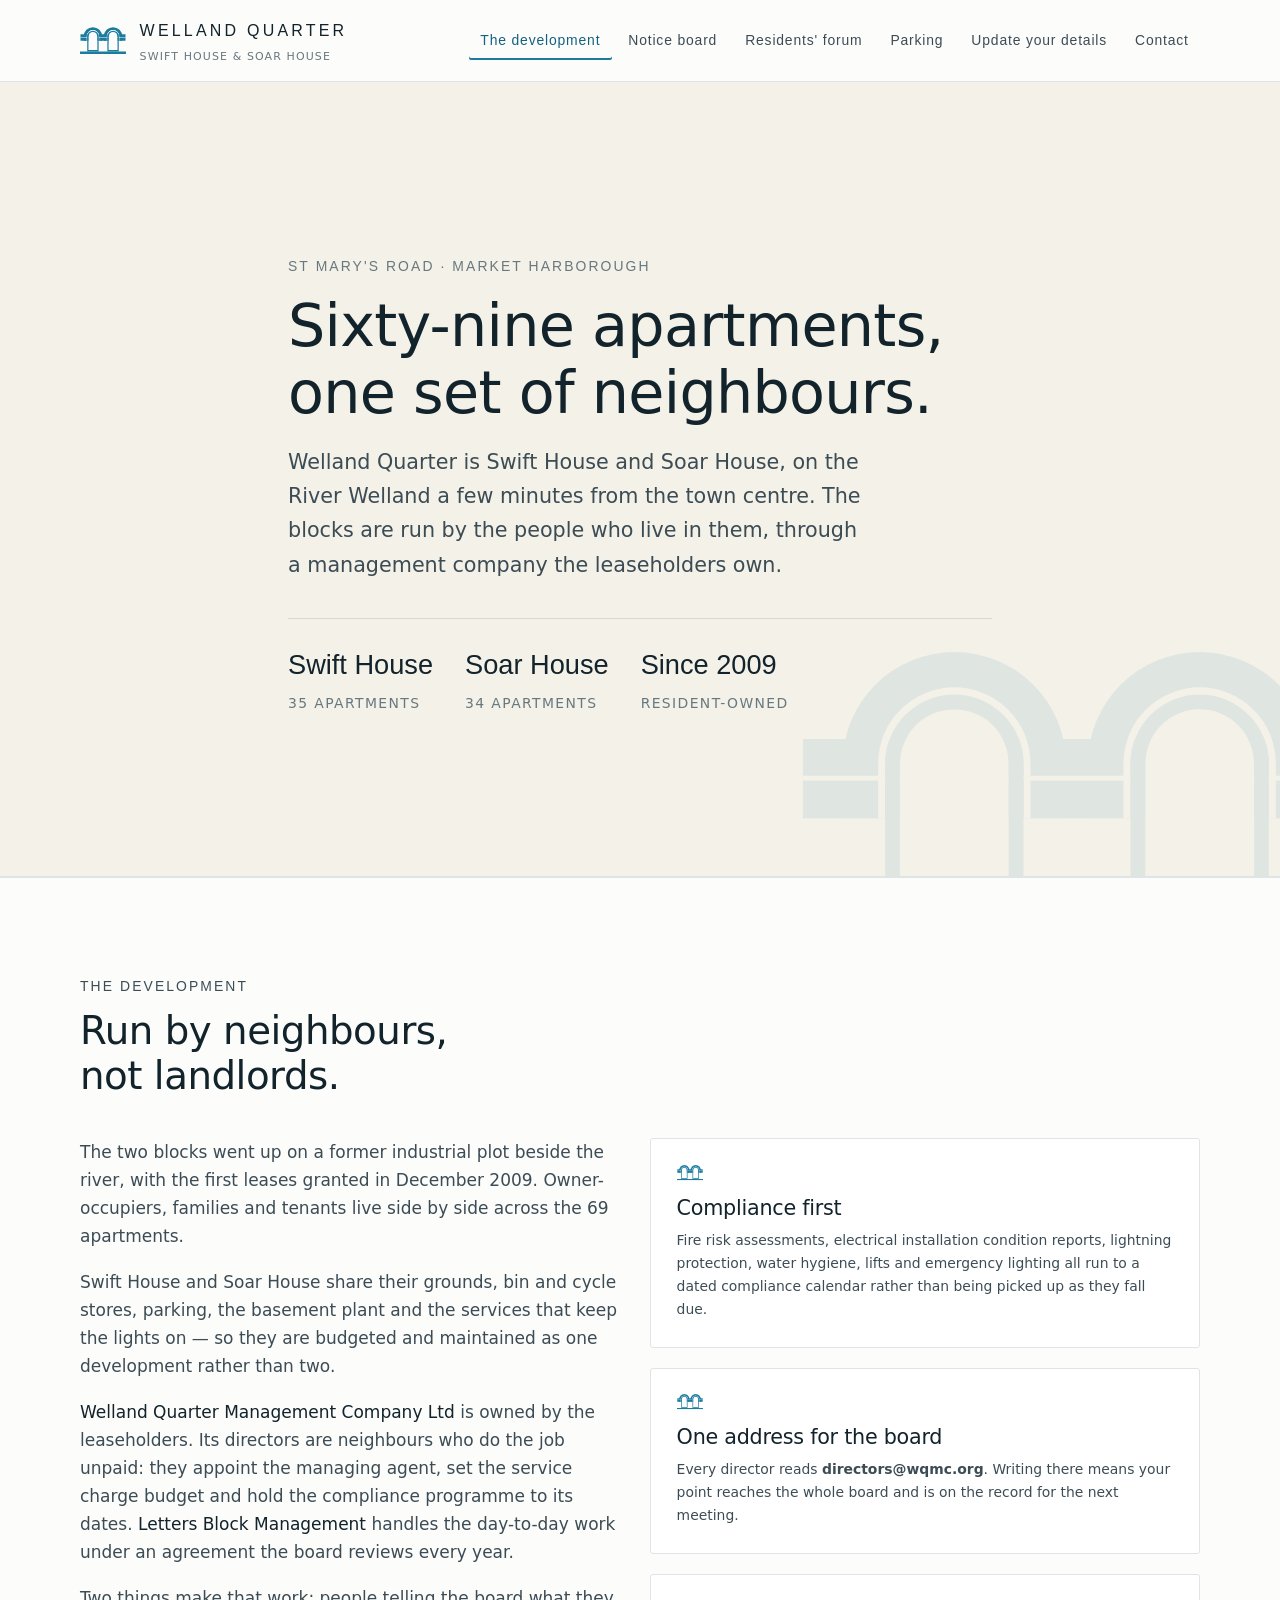
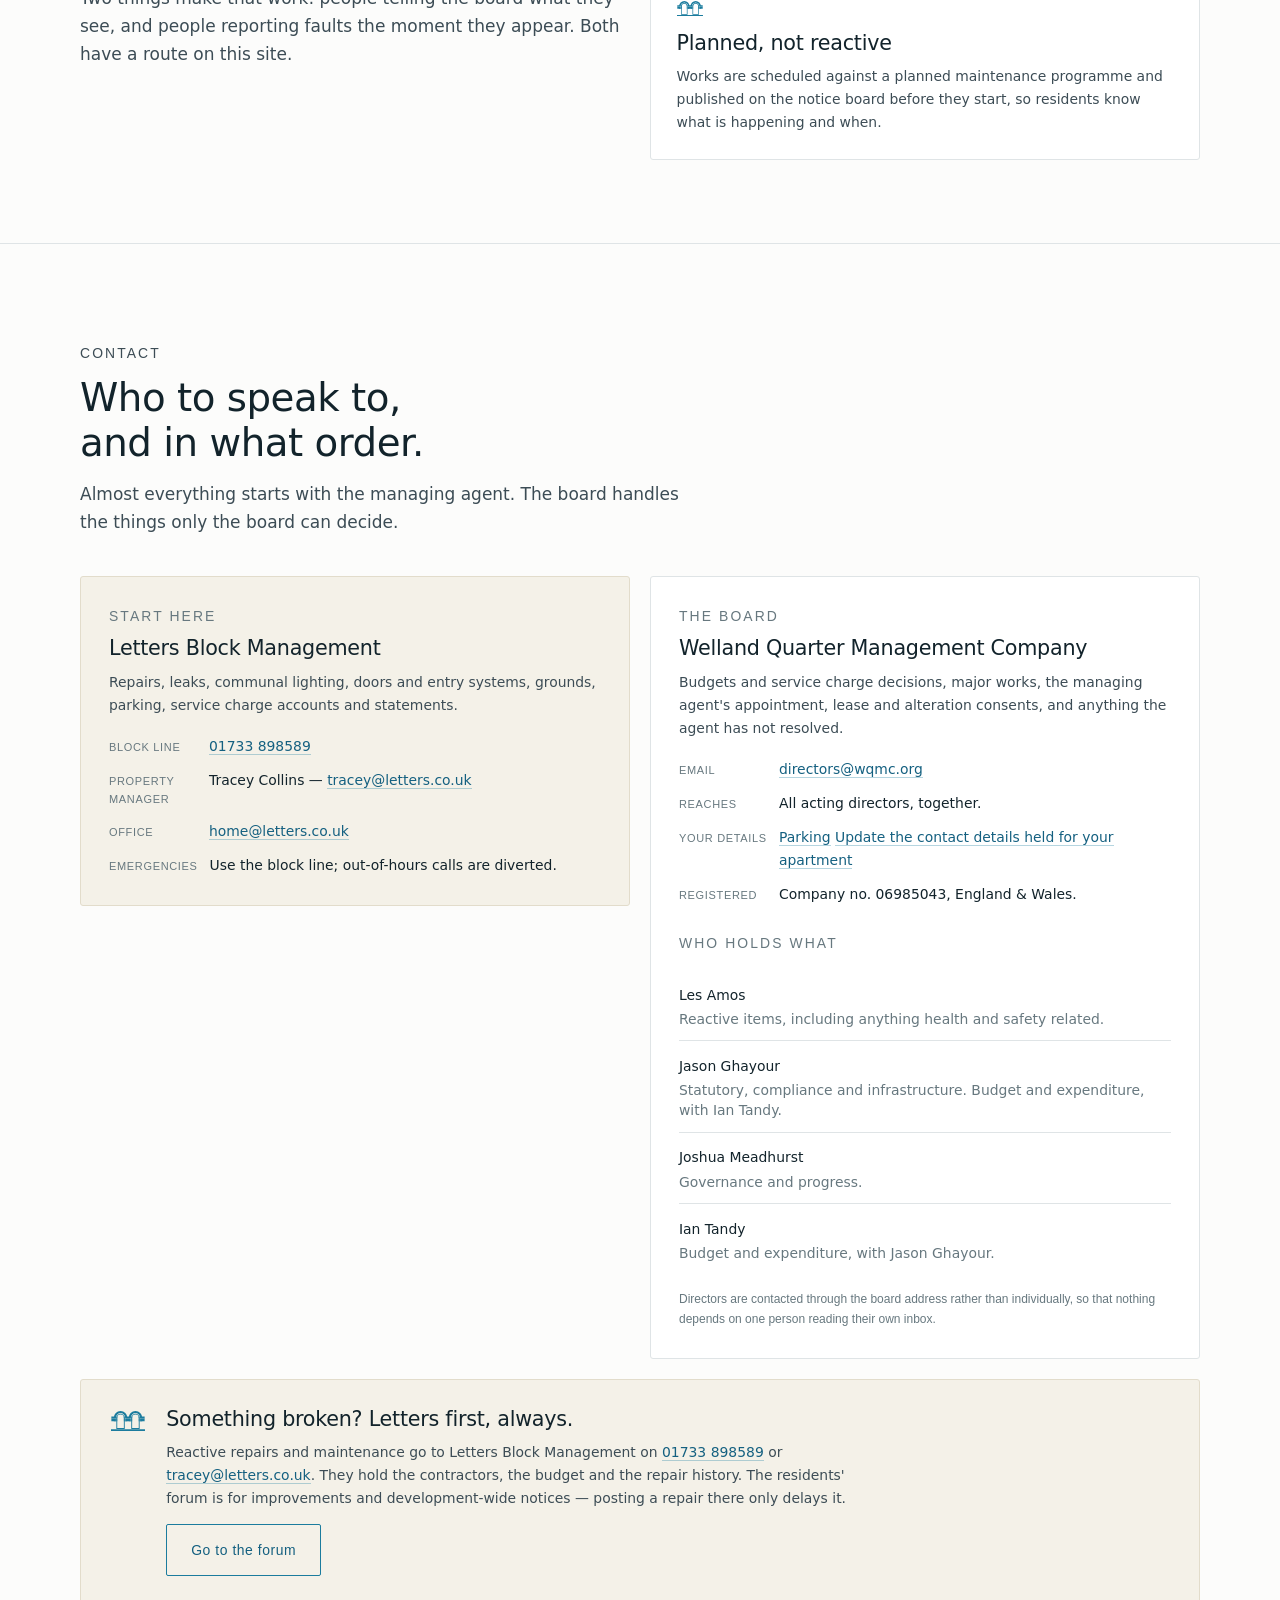
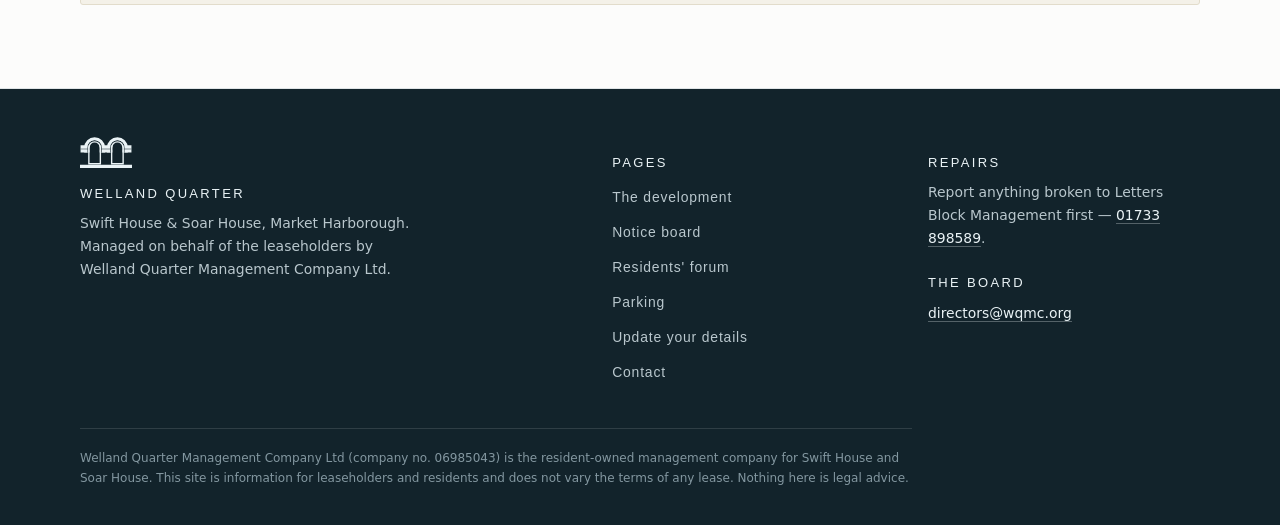
==== commit 13bd0e69: "Publish parking pages and connect them to the Apps Script" ====
--- a/index.html
+++ b/index.html
@@ -29,6 +29,7 @@
     <a href="index.html" aria-current="page">The development</a>
     <a href="notices.html">Notice board</a>
     <a href="forum.html">Residents' forum</a>
+    <a href="parking.html">Parking</a>
     <a href="update-records.html">Update your details</a>
     <a href="index.html#contact">Contact</a>
   </nav>
@@ -178,7 +179,8 @@
         <dl class="dl">
           <div><dt>Email</dt><dd><a href="mailto:directors@wqmc.org">directors@wqmc.org</a></dd></div>
           <div><dt>Reaches</dt><dd>All acting directors, together.</dd></div>
-          <div><dt>Your details</dt><dd><a href="update-records.html">Update the contact details held for your apartment</a></dd></div>
+          <div><dt>Your details</dt><dd><a href="parking.html">Parking</a>
+    <a href="update-records.html">Update the contact details held for your apartment</a></dd></div>
           <div><dt>Registered</dt><dd>Company no. 06985043, England &amp; Wales.</dd></div>
         </dl>
         <p class="label" style="margin-top:1.6rem">Who holds what</p>
@@ -243,7 +245,8 @@
         <a href="index.html">The development</a>
         <a href="notices.html">Notice board</a>
         <a href="forum.html">Residents' forum</a>
-        <a href="update-records.html">Update your details</a>
+        <a href="parking.html">Parking</a>
+    <a href="update-records.html">Update your details</a>
     <a href="index.html#contact">Contact</a>
       </nav>
     </div>
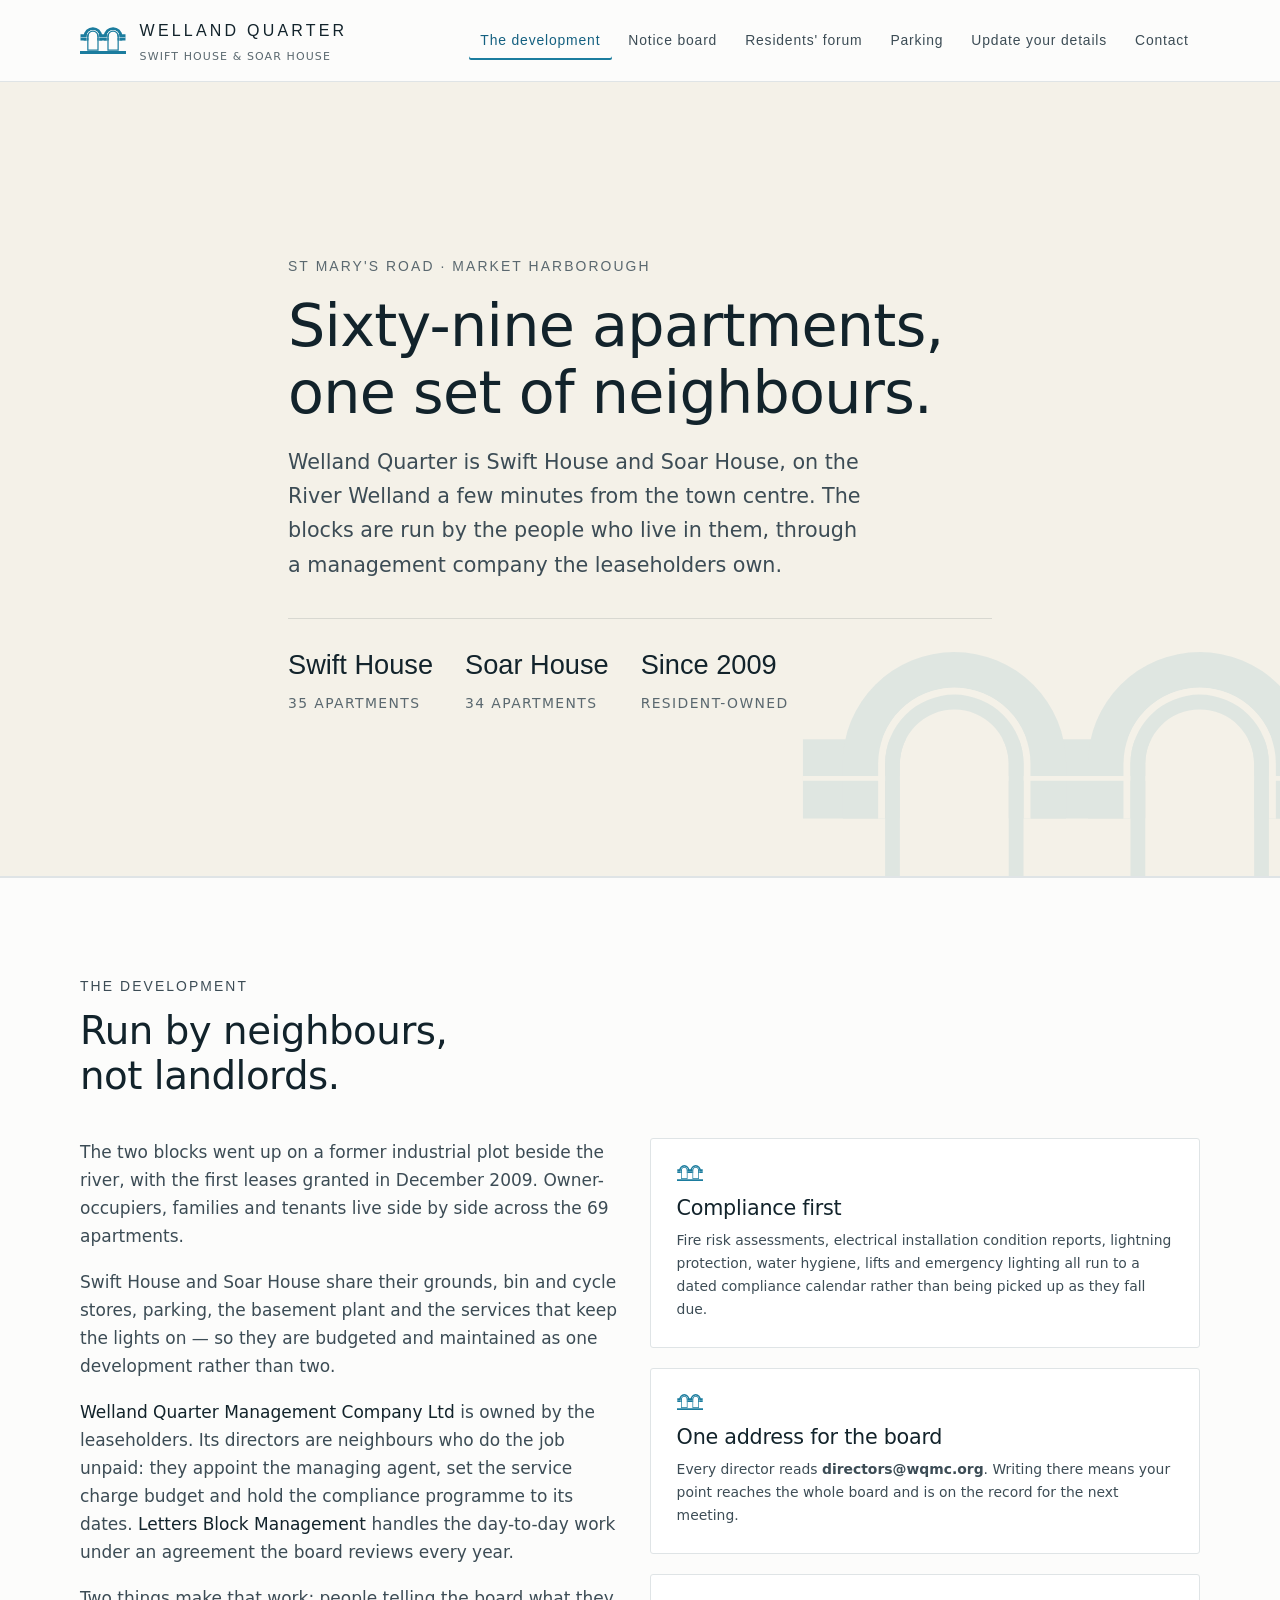
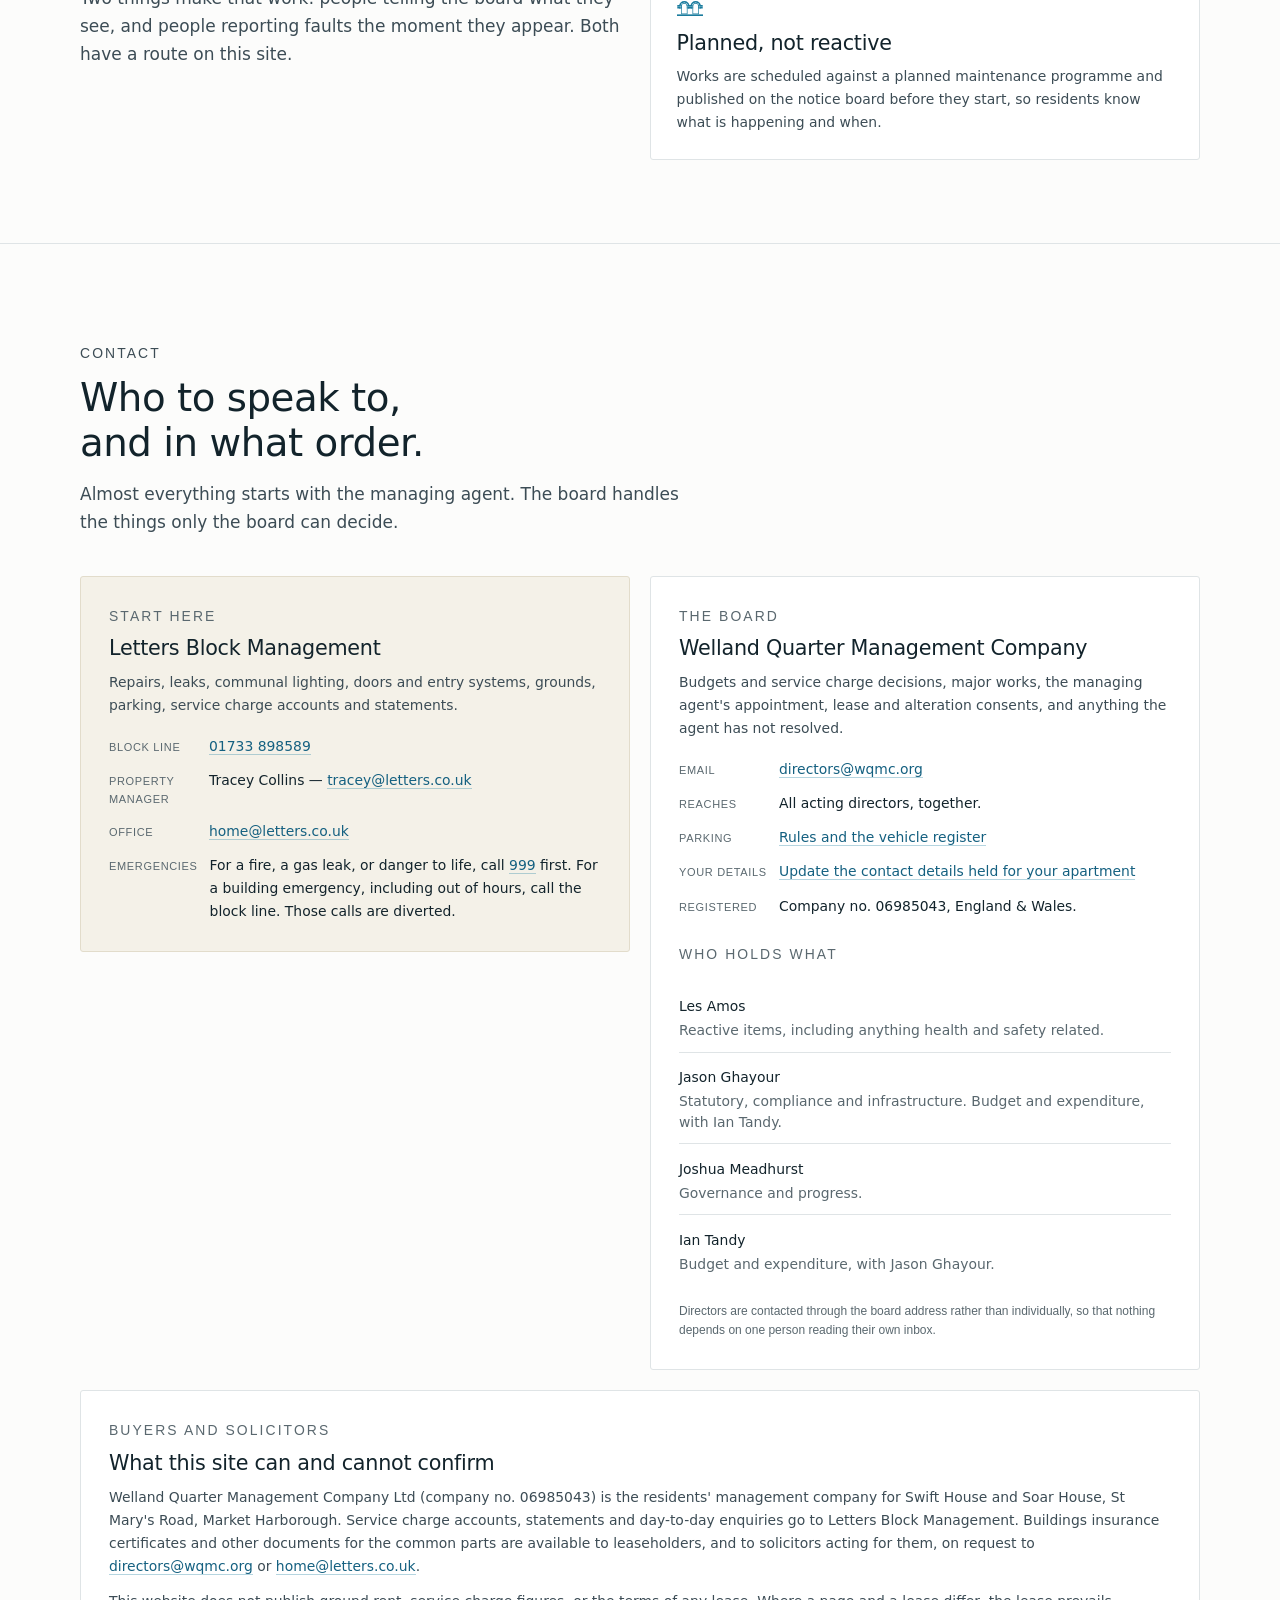
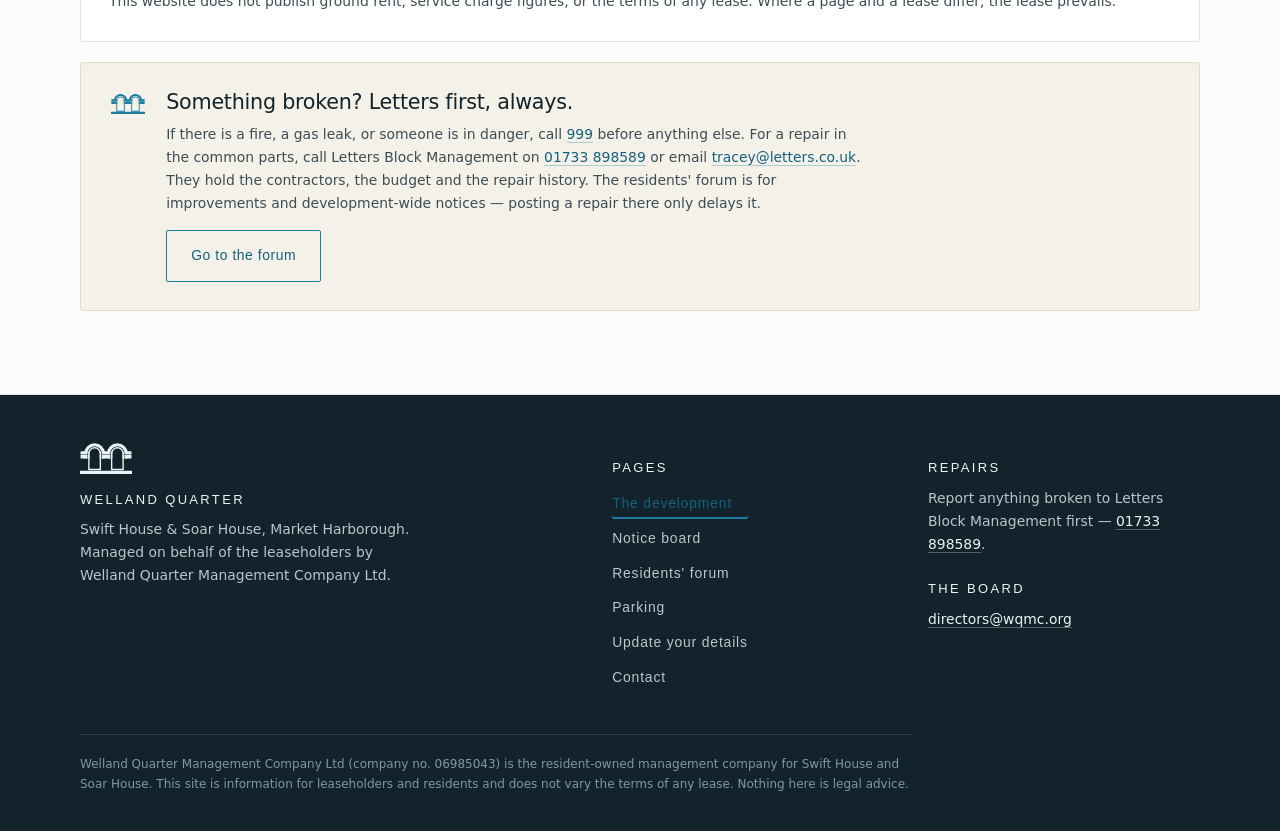
==== commit bc21e317: "Polish the public site without changing its layout. Fix invalid markup, contrast, a dropped footer l" ====
--- a/index.html
+++ b/index.html
@@ -4,27 +4,63 @@
 <meta charset="utf-8">
 <meta name="viewport" content="width=device-width,initial-scale=1">
 <title>Welland Quarter — Swift House & Soar House, Market Harborough</title>
-<meta name="description" content="Welland Quarter in Market Harborough: Swift House and Soar House, managed by Welland Quarter Management Company with Letters Block Management.">
+<meta name="description" content="Swift House and Soar House in Market Harborough, run for the leaseholders by Welland Quarter Management Company Ltd. Repairs go to Letters Block Management.">
 <link rel="preconnect" href="https://api.fontshare.com" crossorigin>
 <link rel="stylesheet" href="https://api.fontshare.com/v2/css?f[]=general-sans@400,500,600&f[]=satoshi@400,500&display=swap">
 <link rel="stylesheet" href="styles.css">
+<link rel="canonical" href="https://www.wqmc.org/">
+<meta name="theme-color" content="#FCFCFB">
+<meta property="og:site_name" content="Welland Quarter">
+<meta property="og:type" content="website">
+<meta property="og:locale" content="en_GB">
+<meta property="og:title" content="Welland Quarter — Swift House &amp; Soar House, Market Harborough">
+<meta property="og:description" content="Swift House and Soar House in Market Harborough, run for the leaseholders by Welland Quarter Management Company Ltd. Repairs go to Letters Block Management.">
+<meta property="og:url" content="https://www.wqmc.org/">
+<meta property="og:image" content="https://www.wqmc.org/share.png">
+<meta property="og:image:alt" content="Welland Quarter, Swift House and Soar House, Market Harborough.">
+<meta name="twitter:card" content="summary_large_image">
+<link rel="apple-touch-icon" href="apple-touch-icon.png">
 <link rel="icon" href="favicon.svg" type="image/svg+xml">
+<script type="application/ld+json">
+{
+  "@context": "https://schema.org",
+  "@type": "Organization",
+  "name": "Welland Quarter Management Company Ltd",
+  "url": "https://www.wqmc.org/",
+  "logo": "https://www.wqmc.org/mark.svg",
+  "email": "directors@wqmc.org",
+  "identifier": "06985043",
+  "address": {
+    "@type": "PostalAddress",
+    "streetAddress": "St Mary's Road",
+    "addressLocality": "Market Harborough",
+    "addressCountry": "GB"
+  },
+  "contactPoint": [
+    {
+      "@type": "ContactPoint",
+      "contactType": "managing agent",
+      "name": "Letters Block Management",
+      "telephone": "+44-1733-898589",
+      "email": "home@letters.co.uk",
+      "areaServed": "GB",
+      "availableLanguage": "English"
+    },
+    {
+      "@type": "ContactPoint",
+      "contactType": "directors",
+      "email": "directors@wqmc.org",
+      "areaServed": "GB",
+      "availableLanguage": "English"
+    }
+  ]
+}
+</script>
 </head>
 <body>
+<a class="skip" href="#content">Skip to content</a>
 <header class="top"><div class="shell top-in">
-  <a class="brand" href="index.html"><svg xmlns="http://www.w3.org/2000/svg" viewBox="0 0 283 170" fill="currentColor" role="img" aria-label="Welland Quarter">
-  <mask id="wq-k" maskUnits="userSpaceOnUse" x="0" y="0" width="283" height="170">
-    <rect x="0" y="0" width="283" height="170" fill="#fff"/>
-    <path fill="#000" d="M52 141.5L52 57.5A27.5 27.5 0 0 1 107 57.5L107 141.5ZM176 141.5L176 57.5A27.5 27.5 0 0 1 231 57.5L231 141.5ZM3 63.5H280V66H3Z"/>
-    <path fill="#000" fill-rule="evenodd" d="M41 85L41 57.5A38.5 38.5 0 0 1 118 57.5L118 85ZM44.5 85L44.5 57.5A35 35 0 0 1 114.5 57.5L114.5 85ZM165 85L165 57.5A38.5 38.5 0 0 1 242 57.5L242 85ZM168.5 85L168.5 57.5A35 35 0 0 1 238.5 57.5L238.5 85Z"/>
-  </mask>
-  <g mask="url(#wq-k)">
-    <path d="M3 45H280V85H3Z"/>
-    <path fill-rule="evenodd" d="M23 85L23 57.5A56.5 56.5 0 0 1 136 57.5L136 85ZM41 85L41 57.5A38.5 38.5 0 0 1 118 57.5L118 85ZM147 85L147 57.5A56.5 56.5 0 0 1 260 57.5L260 85ZM165 85L165 57.5A38.5 38.5 0 0 1 242 57.5L242 85Z"/>
-    <path d="M0 151.5H283V170H0Z"/>
-  </g>
-  <path fill-rule="evenodd" d="M44.5 150L44.5 57.5A35 35 0 0 1 114.5 57.5L114.5 150ZM52 141.5L52 57.5A27.5 27.5 0 0 1 107 57.5L107 141.5ZM168.5 150L168.5 57.5A35 35 0 0 1 238.5 57.5L238.5 150ZM176 141.5L176 57.5A27.5 27.5 0 0 1 231 57.5L231 141.5Z"/>
-</svg><span><b>Welland Quarter</b><span>Swift House &amp; Soar House</span></span></a>
+  <a class="brand" href="index.html"><img class="mark" src="mark.svg" alt="" width="46" height="28"><span><b>Welland Quarter</b><span>Swift House &amp; Soar House</span></span></a>
   <nav aria-label="Main">
     <a href="index.html" aria-current="page">The development</a>
     <a href="notices.html">Notice board</a>
@@ -34,22 +70,10 @@
     <a href="index.html#contact">Contact</a>
   </nav>
 </div></header>
-<main>
+<main id="content" tabindex="-1">
 
 <section class="hero">
-  <div class="hero-art"><svg xmlns="http://www.w3.org/2000/svg" viewBox="0 0 283 170" fill="currentColor" role="img" aria-label="Welland Quarter">
-  <mask id="wq-k" maskUnits="userSpaceOnUse" x="0" y="0" width="283" height="170">
-    <rect x="0" y="0" width="283" height="170" fill="#fff"/>
-    <path fill="#000" d="M52 141.5L52 57.5A27.5 27.5 0 0 1 107 57.5L107 141.5ZM176 141.5L176 57.5A27.5 27.5 0 0 1 231 57.5L231 141.5ZM3 63.5H280V66H3Z"/>
-    <path fill="#000" fill-rule="evenodd" d="M41 85L41 57.5A38.5 38.5 0 0 1 118 57.5L118 85ZM44.5 85L44.5 57.5A35 35 0 0 1 114.5 57.5L114.5 85ZM165 85L165 57.5A38.5 38.5 0 0 1 242 57.5L242 85ZM168.5 85L168.5 57.5A35 35 0 0 1 238.5 57.5L238.5 85Z"/>
-  </mask>
-  <g mask="url(#wq-k)">
-    <path d="M3 45H280V85H3Z"/>
-    <path fill-rule="evenodd" d="M23 85L23 57.5A56.5 56.5 0 0 1 136 57.5L136 85ZM41 85L41 57.5A38.5 38.5 0 0 1 118 57.5L118 85ZM147 85L147 57.5A56.5 56.5 0 0 1 260 57.5L260 85ZM165 85L165 57.5A38.5 38.5 0 0 1 242 57.5L242 85Z"/>
-    <path d="M0 151.5H283V170H0Z"/>
-  </g>
-  <path fill-rule="evenodd" d="M44.5 150L44.5 57.5A35 35 0 0 1 114.5 57.5L114.5 150ZM52 141.5L52 57.5A27.5 27.5 0 0 1 107 57.5L107 141.5ZM168.5 150L168.5 57.5A35 35 0 0 1 238.5 57.5L238.5 150ZM176 141.5L176 57.5A27.5 27.5 0 0 1 231 57.5L231 141.5Z"/>
-</svg></div>
+  <div class="hero-art"><img class="mark" src="mark.svg" alt="" width="283" height="170"></div>
   <div class="shell hero-in">
     <p class="label">St Mary's Road &middot; Market Harborough</p>
     <h1>Sixty-nine apartments, one set of neighbours.</h1>
@@ -88,56 +112,20 @@
       </div>
       <div class="cols" style="align-content:start">
         <div class="card">
-          <div class="arch"><svg xmlns="http://www.w3.org/2000/svg" viewBox="0 0 283 170" fill="currentColor" role="img" aria-label="Welland Quarter">
-  <mask id="wq-k" maskUnits="userSpaceOnUse" x="0" y="0" width="283" height="170">
-    <rect x="0" y="0" width="283" height="170" fill="#fff"/>
-    <path fill="#000" d="M52 141.5L52 57.5A27.5 27.5 0 0 1 107 57.5L107 141.5ZM176 141.5L176 57.5A27.5 27.5 0 0 1 231 57.5L231 141.5ZM3 63.5H280V66H3Z"/>
-    <path fill="#000" fill-rule="evenodd" d="M41 85L41 57.5A38.5 38.5 0 0 1 118 57.5L118 85ZM44.5 85L44.5 57.5A35 35 0 0 1 114.5 57.5L114.5 85ZM165 85L165 57.5A38.5 38.5 0 0 1 242 57.5L242 85ZM168.5 85L168.5 57.5A35 35 0 0 1 238.5 57.5L238.5 85Z"/>
-  </mask>
-  <g mask="url(#wq-k)">
-    <path d="M3 45H280V85H3Z"/>
-    <path fill-rule="evenodd" d="M23 85L23 57.5A56.5 56.5 0 0 1 136 57.5L136 85ZM41 85L41 57.5A38.5 38.5 0 0 1 118 57.5L118 85ZM147 85L147 57.5A56.5 56.5 0 0 1 260 57.5L260 85ZM165 85L165 57.5A38.5 38.5 0 0 1 242 57.5L242 85Z"/>
-    <path d="M0 151.5H283V170H0Z"/>
-  </g>
-  <path fill-rule="evenodd" d="M44.5 150L44.5 57.5A35 35 0 0 1 114.5 57.5L114.5 150ZM52 141.5L52 57.5A27.5 27.5 0 0 1 107 57.5L107 141.5ZM168.5 150L168.5 57.5A35 35 0 0 1 238.5 57.5L238.5 150ZM176 141.5L176 57.5A27.5 27.5 0 0 1 231 57.5L231 141.5Z"/>
-</svg></div>
+          <div class="arch"><img class="mark" src="mark.svg" alt="" width="26" height="16"></div>
           <h3>Compliance first</h3>
           <p>Fire risk assessments, electrical installation condition reports, lightning
           protection, water hygiene, lifts and emergency lighting all run to a dated
           compliance calendar rather than being picked up as they fall due.</p>
         </div>
         <div class="card">
-          <div class="arch"><svg xmlns="http://www.w3.org/2000/svg" viewBox="0 0 283 170" fill="currentColor" role="img" aria-label="Welland Quarter">
-  <mask id="wq-k" maskUnits="userSpaceOnUse" x="0" y="0" width="283" height="170">
-    <rect x="0" y="0" width="283" height="170" fill="#fff"/>
-    <path fill="#000" d="M52 141.5L52 57.5A27.5 27.5 0 0 1 107 57.5L107 141.5ZM176 141.5L176 57.5A27.5 27.5 0 0 1 231 57.5L231 141.5ZM3 63.5H280V66H3Z"/>
-    <path fill="#000" fill-rule="evenodd" d="M41 85L41 57.5A38.5 38.5 0 0 1 118 57.5L118 85ZM44.5 85L44.5 57.5A35 35 0 0 1 114.5 57.5L114.5 85ZM165 85L165 57.5A38.5 38.5 0 0 1 242 57.5L242 85ZM168.5 85L168.5 57.5A35 35 0 0 1 238.5 57.5L238.5 85Z"/>
-  </mask>
-  <g mask="url(#wq-k)">
-    <path d="M3 45H280V85H3Z"/>
-    <path fill-rule="evenodd" d="M23 85L23 57.5A56.5 56.5 0 0 1 136 57.5L136 85ZM41 85L41 57.5A38.5 38.5 0 0 1 118 57.5L118 85ZM147 85L147 57.5A56.5 56.5 0 0 1 260 57.5L260 85ZM165 85L165 57.5A38.5 38.5 0 0 1 242 57.5L242 85Z"/>
-    <path d="M0 151.5H283V170H0Z"/>
-  </g>
-  <path fill-rule="evenodd" d="M44.5 150L44.5 57.5A35 35 0 0 1 114.5 57.5L114.5 150ZM52 141.5L52 57.5A27.5 27.5 0 0 1 107 57.5L107 141.5ZM168.5 150L168.5 57.5A35 35 0 0 1 238.5 57.5L238.5 150ZM176 141.5L176 57.5A27.5 27.5 0 0 1 231 57.5L231 141.5Z"/>
-</svg></div>
+          <div class="arch"><img class="mark" src="mark.svg" alt="" width="26" height="16"></div>
           <h3>One address for the board</h3>
           <p>Every director reads <b>directors@wqmc.org</b>. Writing there means your point
           reaches the whole board and is on the record for the next meeting.</p>
         </div>
         <div class="card">
-          <div class="arch"><svg xmlns="http://www.w3.org/2000/svg" viewBox="0 0 283 170" fill="currentColor" role="img" aria-label="Welland Quarter">
-  <mask id="wq-k" maskUnits="userSpaceOnUse" x="0" y="0" width="283" height="170">
-    <rect x="0" y="0" width="283" height="170" fill="#fff"/>
-    <path fill="#000" d="M52 141.5L52 57.5A27.5 27.5 0 0 1 107 57.5L107 141.5ZM176 141.5L176 57.5A27.5 27.5 0 0 1 231 57.5L231 141.5ZM3 63.5H280V66H3Z"/>
-    <path fill="#000" fill-rule="evenodd" d="M41 85L41 57.5A38.5 38.5 0 0 1 118 57.5L118 85ZM44.5 85L44.5 57.5A35 35 0 0 1 114.5 57.5L114.5 85ZM165 85L165 57.5A38.5 38.5 0 0 1 242 57.5L242 85ZM168.5 85L168.5 57.5A35 35 0 0 1 238.5 57.5L238.5 85Z"/>
-  </mask>
-  <g mask="url(#wq-k)">
-    <path d="M3 45H280V85H3Z"/>
-    <path fill-rule="evenodd" d="M23 85L23 57.5A56.5 56.5 0 0 1 136 57.5L136 85ZM41 85L41 57.5A38.5 38.5 0 0 1 118 57.5L118 85ZM147 85L147 57.5A56.5 56.5 0 0 1 260 57.5L260 85ZM165 85L165 57.5A38.5 38.5 0 0 1 242 57.5L242 85Z"/>
-    <path d="M0 151.5H283V170H0Z"/>
-  </g>
-  <path fill-rule="evenodd" d="M44.5 150L44.5 57.5A35 35 0 0 1 114.5 57.5L114.5 150ZM52 141.5L52 57.5A27.5 27.5 0 0 1 107 57.5L107 141.5ZM168.5 150L168.5 57.5A35 35 0 0 1 238.5 57.5L238.5 150ZM176 141.5L176 57.5A27.5 27.5 0 0 1 231 57.5L231 141.5Z"/>
-</svg></div>
+          <div class="arch"><img class="mark" src="mark.svg" alt="" width="26" height="16"></div>
           <h3>Planned, not reactive</h3>
           <p>Works are scheduled against a planned maintenance programme and published on the
           notice board before they start, so residents know what is happening and when.</p>
@@ -167,7 +155,7 @@
           <div><dt>Property manager</dt><dd>Tracey Collins &mdash;
             <a href="mailto:tracey@letters.co.uk">tracey@letters.co.uk</a></dd></div>
           <div><dt>Office</dt><dd><a href="mailto:home@letters.co.uk">home@letters.co.uk</a></dd></div>
-          <div><dt>Emergencies</dt><dd>Use the block line; out-of-hours calls are diverted.</dd></div>
+          <div><dt>Emergencies</dt><dd>For a fire, a gas leak, or danger to life, call <a href="tel:999">999</a> first. For a building emergency, including out of hours, call the block line. Those calls are diverted.</dd></div>
         </dl>
       </div>
       <div class="panel">
@@ -179,8 +167,8 @@
         <dl class="dl">
           <div><dt>Email</dt><dd><a href="mailto:directors@wqmc.org">directors@wqmc.org</a></dd></div>
           <div><dt>Reaches</dt><dd>All acting directors, together.</dd></div>
-          <div><dt>Your details</dt><dd><a href="parking.html">Parking</a>
-    <a href="update-records.html">Update the contact details held for your apartment</a></dd></div>
+          <div><dt>Parking</dt><dd><a href="parking.html">Rules and the vehicle register</a></dd></div>
+          <div><dt>Your details</dt><dd><a href="update-records.html">Update the contact details held for your apartment</a></dd></div>
           <div><dt>Registered</dt><dd>Company no. 06985043, England &amp; Wales.</dd></div>
         </dl>
         <p class="label" style="margin-top:1.6rem">Who holds what</p>
@@ -192,24 +180,29 @@
         own inbox.</p>
       </div>
     </div>
+    <div class="panel" id="buyers" style="margin-top:1.25rem">
+      <p class="label">Buyers and solicitors</p>
+      <h3 style="margin-top:.6rem">What this site can and cannot confirm</h3>
+      <p style="color:var(--ink-soft);font-size:var(--step--1);margin-top:.6rem">
+      Welland Quarter Management Company Ltd (company no. 06985043) is the residents'
+      management company for Swift House and Soar House, St Mary's Road, Market Harborough.
+      Service charge accounts, statements and day-to-day enquiries go to Letters Block
+      Management. Buildings insurance certificates and other documents for the common parts
+      are available to leaseholders, and to solicitors acting for them, on request to
+      <a href="mailto:directors@wqmc.org">directors@wqmc.org</a> or
+      <a href="mailto:home@letters.co.uk">home@letters.co.uk</a>.</p>
+      <p style="color:var(--ink-soft);font-size:var(--step--1);margin-top:.75rem">
+      This website does not publish ground rent, service charge figures, or the terms of any
+      lease. Where a page and a lease differ, the lease prevails.</p>
+    </div>
     <div class="callout" style="margin-top:1.25rem">
-      <svg xmlns="http://www.w3.org/2000/svg" viewBox="0 0 283 170" fill="currentColor" role="img" aria-label="Welland Quarter">
-  <mask id="wq-k" maskUnits="userSpaceOnUse" x="0" y="0" width="283" height="170">
-    <rect x="0" y="0" width="283" height="170" fill="#fff"/>
-    <path fill="#000" d="M52 141.5L52 57.5A27.5 27.5 0 0 1 107 57.5L107 141.5ZM176 141.5L176 57.5A27.5 27.5 0 0 1 231 57.5L231 141.5ZM3 63.5H280V66H3Z"/>
-    <path fill="#000" fill-rule="evenodd" d="M41 85L41 57.5A38.5 38.5 0 0 1 118 57.5L118 85ZM44.5 85L44.5 57.5A35 35 0 0 1 114.5 57.5L114.5 85ZM165 85L165 57.5A38.5 38.5 0 0 1 242 57.5L242 85ZM168.5 85L168.5 57.5A35 35 0 0 1 238.5 57.5L238.5 85Z"/>
-  </mask>
-  <g mask="url(#wq-k)">
-    <path d="M3 45H280V85H3Z"/>
-    <path fill-rule="evenodd" d="M23 85L23 57.5A56.5 56.5 0 0 1 136 57.5L136 85ZM41 85L41 57.5A38.5 38.5 0 0 1 118 57.5L118 85ZM147 85L147 57.5A56.5 56.5 0 0 1 260 57.5L260 85ZM165 85L165 57.5A38.5 38.5 0 0 1 242 57.5L242 85Z"/>
-    <path d="M0 151.5H283V170H0Z"/>
-  </g>
-  <path fill-rule="evenodd" d="M44.5 150L44.5 57.5A35 35 0 0 1 114.5 57.5L114.5 150ZM52 141.5L52 57.5A27.5 27.5 0 0 1 107 57.5L107 141.5ZM168.5 150L168.5 57.5A35 35 0 0 1 238.5 57.5L238.5 150ZM176 141.5L176 57.5A27.5 27.5 0 0 1 231 57.5L231 141.5Z"/>
-</svg>
+      <img class="mark" src="mark.svg" alt="" width="34" height="20">
       <div>
         <h3>Something broken? Letters first, always.</h3>
-        <p>Reactive repairs and maintenance go to Letters Block Management on
-        <a href="tel:+441733898589">01733 898589</a> or
+        <p>If there is a fire, a gas leak, or someone is in danger, call
+        <a href="tel:999">999</a> before anything else. For a repair in the common parts,
+        call Letters Block Management on
+        <a href="tel:+441733898589">01733 898589</a> or email
         <a href="mailto:tracey@letters.co.uk">tracey@letters.co.uk</a>. They hold the
         contractors, the budget and the repair history. The residents' forum is for
         improvements and development-wide notices &mdash; posting a repair there only delays it.</p>
@@ -222,19 +215,7 @@
 <footer><div class="shell">
   <div class="f-in">
     <div style="max-width:22rem">
-      <svg xmlns="http://www.w3.org/2000/svg" viewBox="0 0 283 170" fill="currentColor" role="img" aria-label="Welland Quarter">
-  <mask id="wq-k" maskUnits="userSpaceOnUse" x="0" y="0" width="283" height="170">
-    <rect x="0" y="0" width="283" height="170" fill="#fff"/>
-    <path fill="#000" d="M52 141.5L52 57.5A27.5 27.5 0 0 1 107 57.5L107 141.5ZM176 141.5L176 57.5A27.5 27.5 0 0 1 231 57.5L231 141.5ZM3 63.5H280V66H3Z"/>
-    <path fill="#000" fill-rule="evenodd" d="M41 85L41 57.5A38.5 38.5 0 0 1 118 57.5L118 85ZM44.5 85L44.5 57.5A35 35 0 0 1 114.5 57.5L114.5 85ZM165 85L165 57.5A38.5 38.5 0 0 1 242 57.5L242 85ZM168.5 85L168.5 57.5A35 35 0 0 1 238.5 57.5L238.5 85Z"/>
-  </mask>
-  <g mask="url(#wq-k)">
-    <path d="M3 45H280V85H3Z"/>
-    <path fill-rule="evenodd" d="M23 85L23 57.5A56.5 56.5 0 0 1 136 57.5L136 85ZM41 85L41 57.5A38.5 38.5 0 0 1 118 57.5L118 85ZM147 85L147 57.5A56.5 56.5 0 0 1 260 57.5L260 85ZM165 85L165 57.5A38.5 38.5 0 0 1 242 57.5L242 85Z"/>
-    <path d="M0 151.5H283V170H0Z"/>
-  </g>
-  <path fill-rule="evenodd" d="M44.5 150L44.5 57.5A35 35 0 0 1 114.5 57.5L114.5 150ZM52 141.5L52 57.5A27.5 27.5 0 0 1 107 57.5L107 141.5ZM168.5 150L168.5 57.5A35 35 0 0 1 238.5 57.5L238.5 150ZM176 141.5L176 57.5A27.5 27.5 0 0 1 231 57.5L231 141.5Z"/>
-</svg>
+      <img class="mark" src="mark-light.svg" alt="" width="52" height="31">
       <b>Welland Quarter</b>
       <p>Swift House &amp; Soar House, Market Harborough. Managed on behalf of the
       leaseholders by Welland Quarter Management Company Ltd.</p>
@@ -242,12 +223,12 @@
     <div>
       <b>Pages</b>
       <nav aria-label="Footer">
-        <a href="index.html">The development</a>
+        <a href="index.html" aria-current="page">The development</a>
         <a href="notices.html">Notice board</a>
         <a href="forum.html">Residents' forum</a>
         <a href="parking.html">Parking</a>
-    <a href="update-records.html">Update your details</a>
-    <a href="index.html#contact">Contact</a>
+        <a href="update-records.html">Update your details</a>
+        <a href="index.html#contact">Contact</a>
       </nav>
     </div>
     <div style="max-width:17rem">
--- a/styles.css
+++ b/styles.css
@@ -1,7 +1,7 @@
 /* ---- tokens ---- */
 :root{
   --teal:#1B7C9E; --teal-deep:#146080; --ink:#12232B; --ink-soft:#3C4C55;
-  --paper:#FCFCFB; --cream:#F4F1E8; --mist:#ECEFF0; --line:#DFE4E6; --muted:#67787F;
+  --paper:#FCFCFB; --cream:#F4F1E8; --mist:#ECEFF0; --line:#DFE4E6; --muted:#5A686F;
   --shell:min(1120px,100% - 2.5rem);
   --step--1:clamp(.8125rem,.79rem + .1vw,.875rem);
   --step-0:clamp(1rem,.97rem + .15vw,1.0625rem);
@@ -12,7 +12,23 @@
   --track:.02em;
 }
 *,*::before,*::after{box-sizing:border-box}
-html{-webkit-text-size-adjust:100%}
+html{-webkit-text-size-adjust:100%;color-scheme:light;scroll-behavior:smooth}
+[id]{scroll-margin-top:7.5rem}
+.skip{position:absolute;left:1rem;top:1rem;z-index:100;transform:translateY(-200%);
+  background:var(--ink);color:#fff;border:0;border-radius:2px;padding:.65rem 1rem;
+  font-family:"General Sans",sans-serif;font-weight:500}
+.skip:hover,.skip:focus{color:#fff;border:0}
+.skip:focus{transform:none}
+.sr-only{position:absolute;width:1px;height:1px;padding:0;margin:-1px;overflow:hidden;
+  clip:rect(0,0,0,0);white-space:nowrap;border:0}
+main[tabindex="-1"]:focus{outline:none}
+a:focus-visible,button:focus-visible{outline:2px solid var(--teal-deep);outline-offset:3px}
+footer a:focus-visible{outline-color:#fff}
+[hidden]{display:none !important}
+@media(prefers-reduced-motion:reduce){
+  html{scroll-behavior:auto}
+  *,*::before,*::after{transition:none !important;animation:none !important}
+}
 body{margin:0;background:var(--paper);color:var(--ink);
   font:400 var(--step-0)/1.65 Satoshi,ui-sans-serif,system-ui,sans-serif;
   -webkit-font-smoothing:antialiased}
@@ -34,8 +50,8 @@
   backdrop-filter:blur(8px);position:sticky;top:0;z-index:20}
 .top-in{display:flex;align-items:center;justify-content:space-between;gap:1.25rem;
   padding:.95rem 0;flex-wrap:wrap}
-.brand{display:flex;align-items:center;gap:.85rem;border:0}
-.brand svg{width:46px;height:auto;color:var(--teal);flex:none}
+.brand{display:flex;align-items:center;gap:.85rem;border:0;min-width:0}
+.brand .mark{width:46px;height:auto;flex:none}
 .brand b{display:block;font-family:"General Sans",sans-serif;font-weight:500;font-size:1rem;
   letter-spacing:.2em;text-transform:uppercase;color:var(--ink)}
 .brand span{display:block;font-size:.6875rem;letter-spacing:.1em;text-transform:uppercase;
@@ -172,10 +188,15 @@
 /* ---- callout ---- */
 .callout{border:1px solid #E2DCCB;background:var(--cream);border-radius:3px;
   padding:1.75rem 1.85rem;display:flex;gap:1.35rem;align-items:flex-start}
-.callout svg{width:34px;color:var(--teal);flex:none;margin-top:.2rem}
+.callout .mark{width:34px;height:auto;flex:none;margin-top:.2rem}
 .callout h3{font-size:var(--step-1)}
 .callout p{color:var(--ink-soft);font-size:var(--step--1);margin-top:.55rem;max-width:44rem}
 @media(max-width:560px){.callout{flex-direction:column;gap:.9rem}}
+@media(max-width:480px){
+  :root{--shell:min(1120px,100% - 1.5rem)}
+  .brand b{letter-spacing:.08em}
+  nav a{padding:.55rem .45rem}
+}
 
 /* ---- form ---- */
 form{display:grid;gap:1.15rem;max-width:34rem}
@@ -192,6 +213,7 @@
   font-weight:500;font-size:var(--step--1);letter-spacing:.04em;cursor:pointer;
   justify-self:start;transition:background .18s ease}
 .btn:hover{background:var(--teal-deep)}
+.btn:disabled{opacity:.65;cursor:progress}
 a.btn{border-bottom:0;color:#fff}
 .btn.ghost{background:transparent;color:var(--teal-deep);border:1px solid var(--teal)}
 .btn.ghost:hover{background:var(--mist)}
@@ -242,7 +264,7 @@
 footer{border-top:1px solid var(--line);background:var(--ink);color:#B9C7CD;
   padding:3rem 0 2.25rem;font-size:var(--step--1)}
 footer .f-in{display:flex;justify-content:space-between;gap:2rem;flex-wrap:wrap}
-footer svg{width:52px;color:#EAF3F6}
+footer .mark{width:52px;height:auto}
 footer b{display:block;color:#EAF3F6;font-family:"General Sans",sans-serif;font-weight:500;
   letter-spacing:.18em;text-transform:uppercase;font-size:.8125rem;margin:.9rem 0 .5rem}
 footer a{color:#EAF3F6;border-bottom-color:rgba(234,243,246,.3)}
@@ -300,13 +322,17 @@
 .plan b{font-family:"General Sans",sans-serif;font-weight:500;color:var(--ink-soft)}
 .plan span{font-size:var(--step--1);color:var(--muted);max-width:28rem}
 .planfig{margin:1.75rem auto 0;display:grid;gap:1rem;max-width:44rem}
-.planfig .planlink{display:block;border:1px solid var(--line);border-radius:3px;
+.planfig .planlink{display:block;position:relative;border:1px solid var(--line);border-radius:3px;
   background:#fff;padding:clamp(.5rem,1.2vw,1rem);line-height:0}
 .planfig img{display:block;width:100%;height:auto;aspect-ratio:2400/1677;
   object-fit:contain;border-radius:2px}
 .planfig figcaption{display:flex;flex-wrap:wrap;gap:.6rem 1.75rem}
 .planfig .key{display:inline-flex;align-items:center;gap:.6rem;font-size:var(--step--1);
   color:var(--ink-soft)}
+.hero-art .mark{width:100%;height:auto}
+.card .arch .mark{width:26px;height:auto}
+h2.form-title{font-size:var(--step-1);margin:0}
+h2.form-title.spaced{margin:1rem 0 0}
 .planfig .sw{width:1.6rem;height:1rem;border-radius:2px;flex:none}
 .planfig .sw.on{background:var(--teal);border:1px solid var(--teal-deep)}
 .planfig .sw.off{background:#F3F5F6;border:1px solid var(--line)}
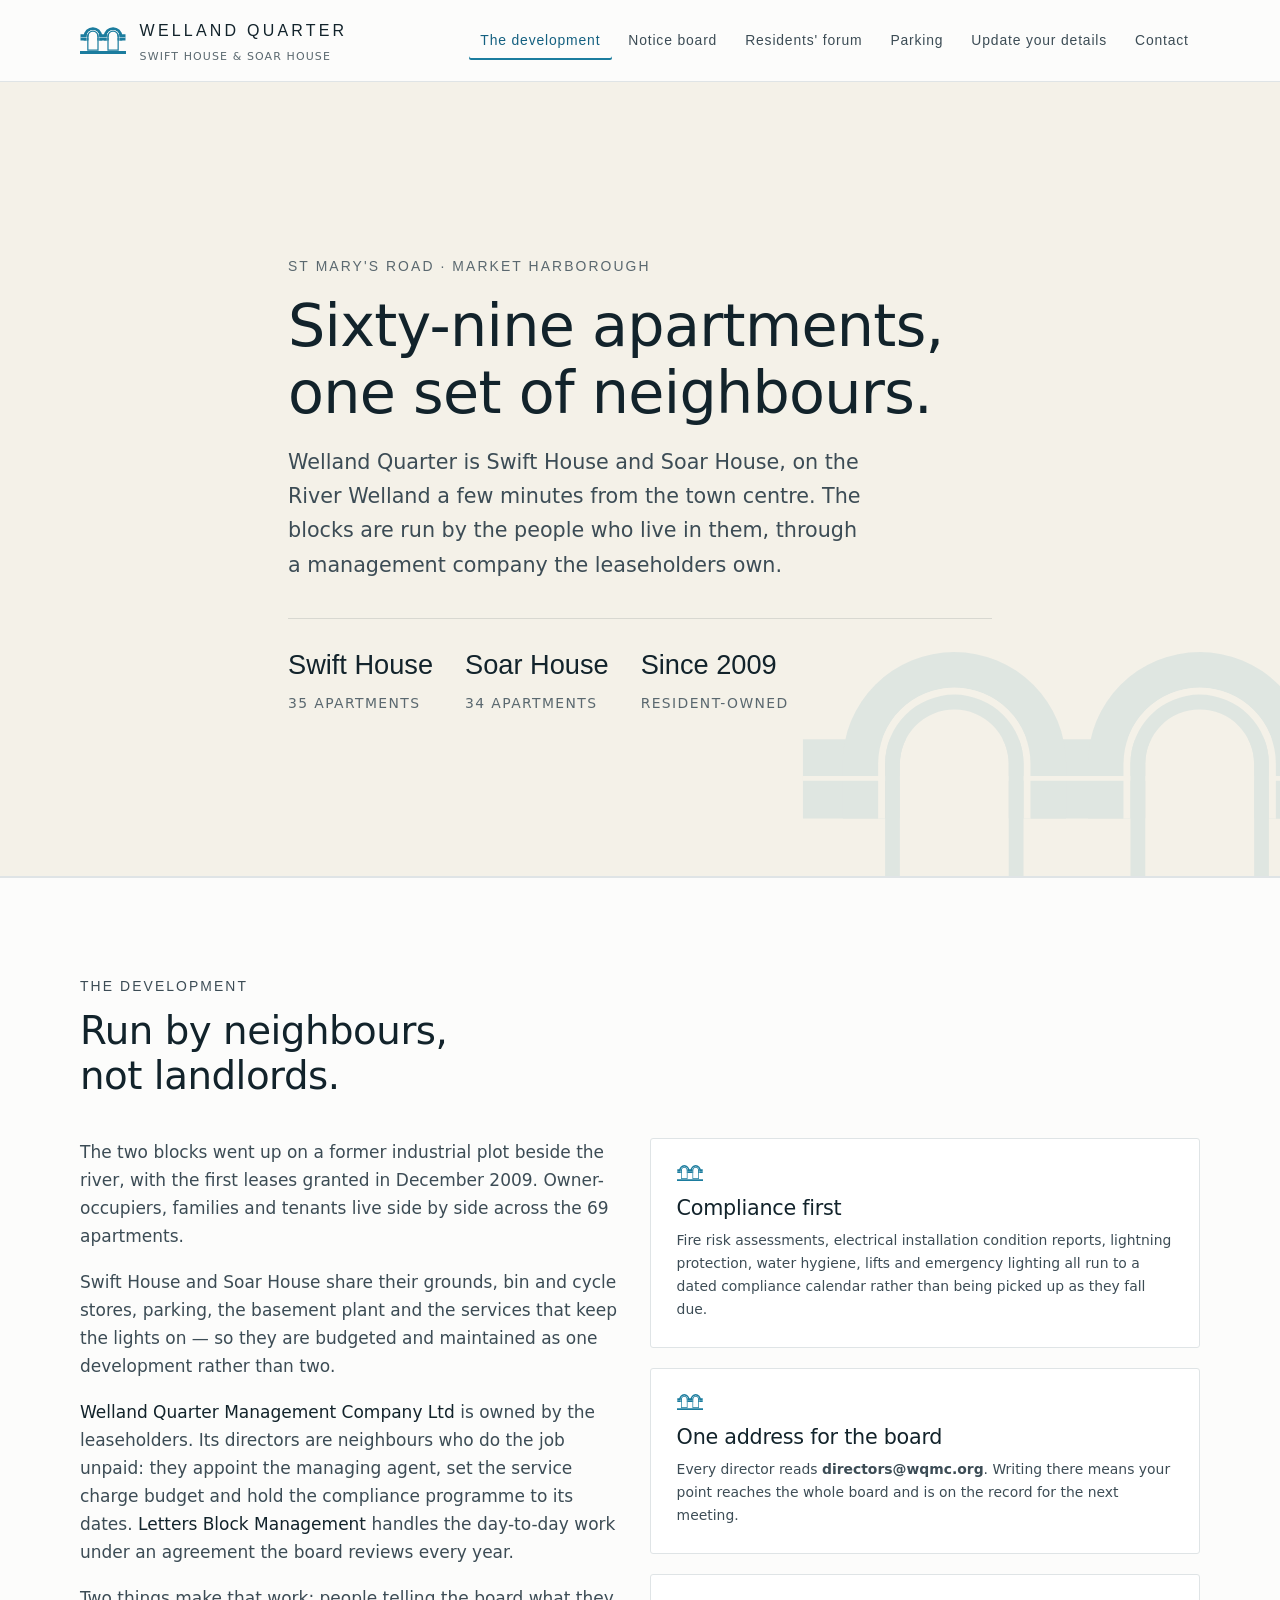
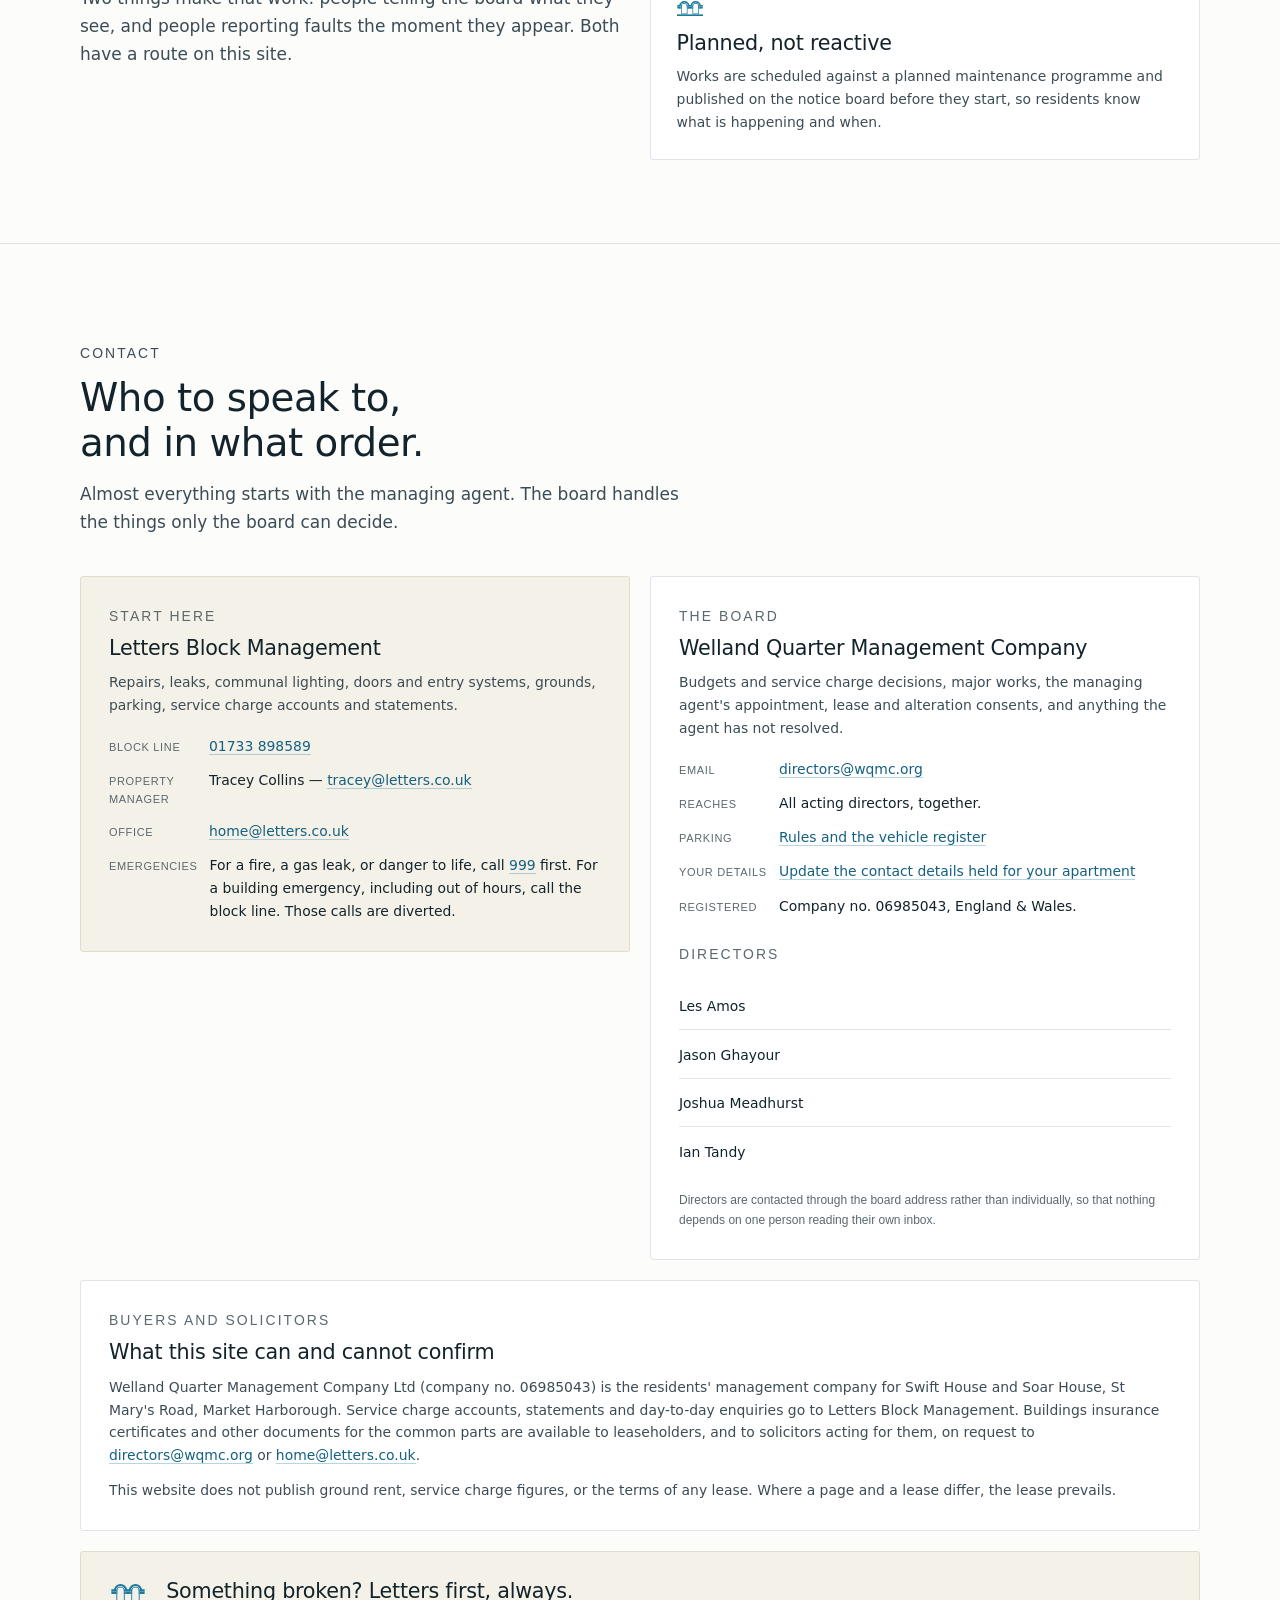
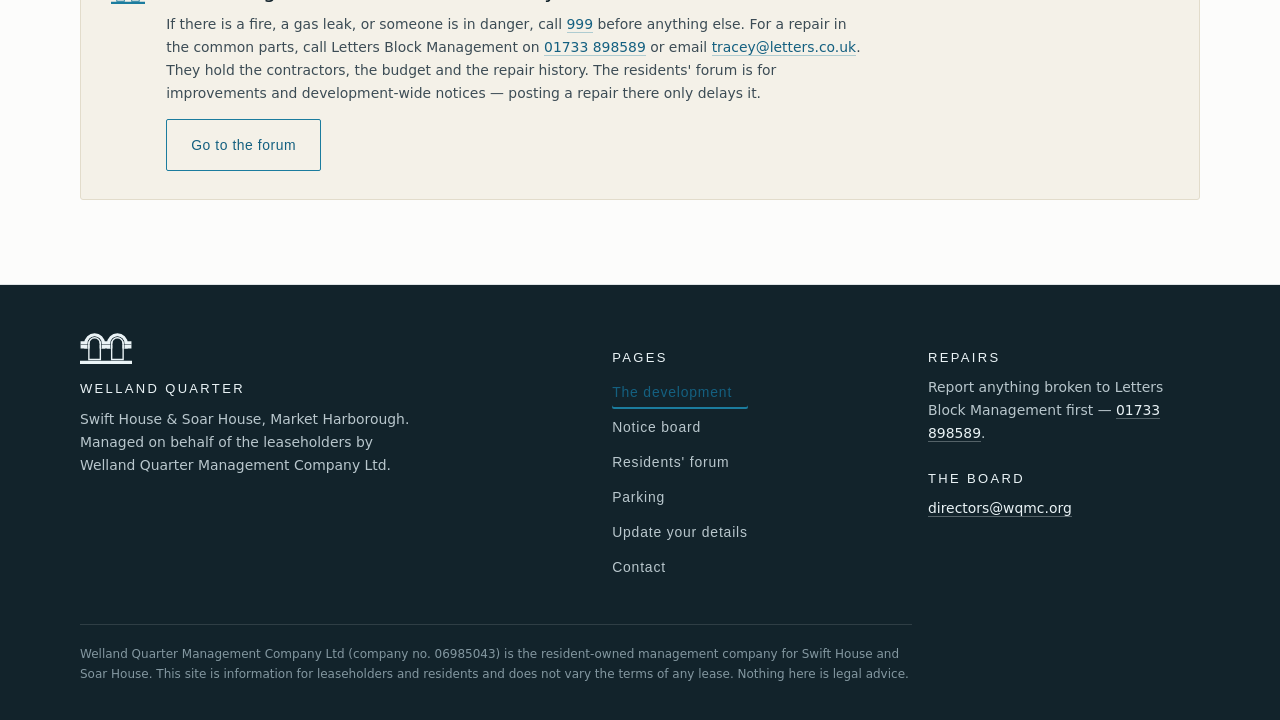
==== commit 1575a085: "Name the directors without listing their roles. The homepage contact list described each director's " ====
--- a/index.html
+++ b/index.html
@@ -171,9 +171,12 @@
           <div><dt>Your details</dt><dd><a href="update-records.html">Update the contact details held for your apartment</a></dd></div>
           <div><dt>Registered</dt><dd>Company no. 06985043, England &amp; Wales.</dd></div>
         </dl>
-        <p class="label" style="margin-top:1.6rem">Who holds what</p>
+        <p class="label" style="margin-top:1.6rem">Directors</p>
         <ul class="people">
-          <li><b>Les Amos</b><span>Reactive items, including anything health and safety related.</span></li><li><b>Jason Ghayour</b><span>Statutory, compliance and infrastructure. Budget and expenditure, with Ian Tandy.</span></li><li><b>Joshua Meadhurst</b><span>Governance and progress.</span></li><li><b>Ian Tandy</b><span>Budget and expenditure, with Jason Ghayour.</span></li>
+          <li><b>Les Amos</b></li>
+          <li><b>Jason Ghayour</b></li>
+          <li><b>Joshua Meadhurst</b></li>
+          <li><b>Ian Tandy</b></li>
         </ul>
         <p class="hint" style="margin-top:1rem">Directors are contacted through the board
         address rather than individually, so that nothing depends on one person reading their
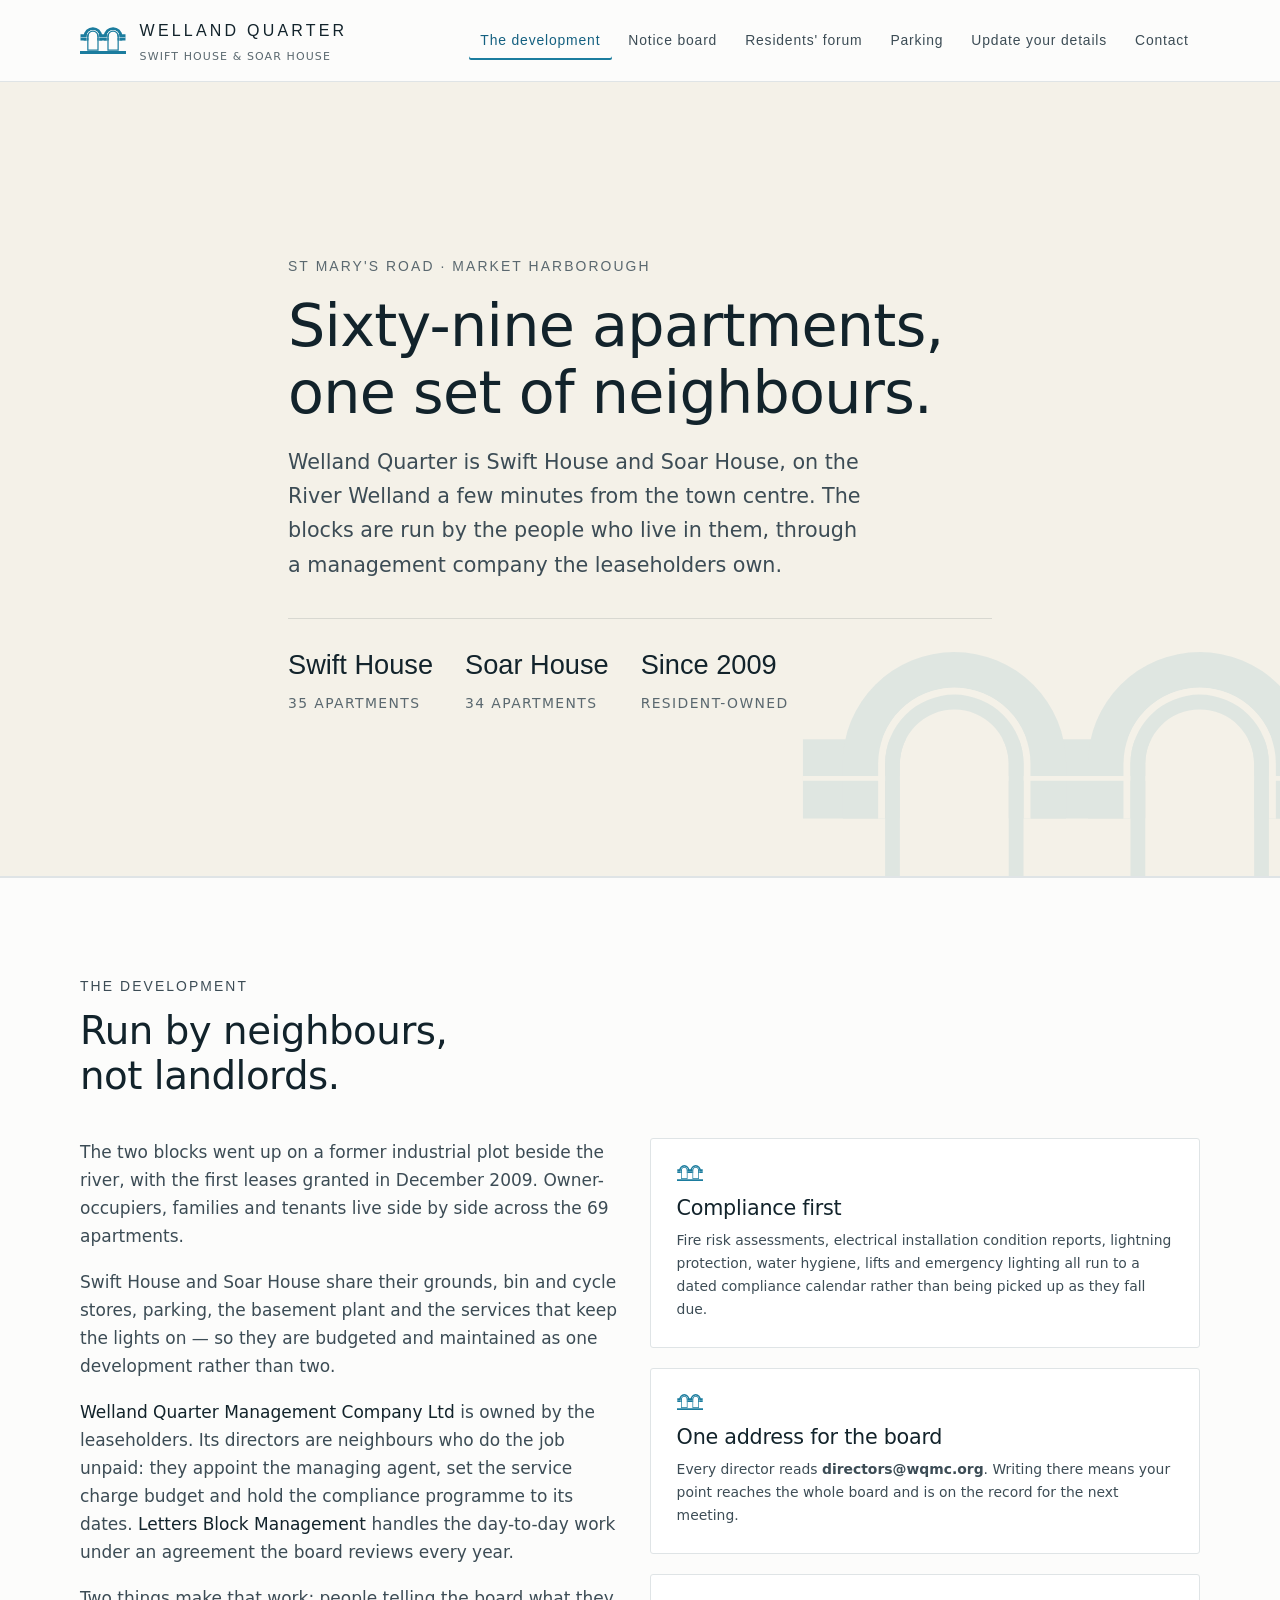
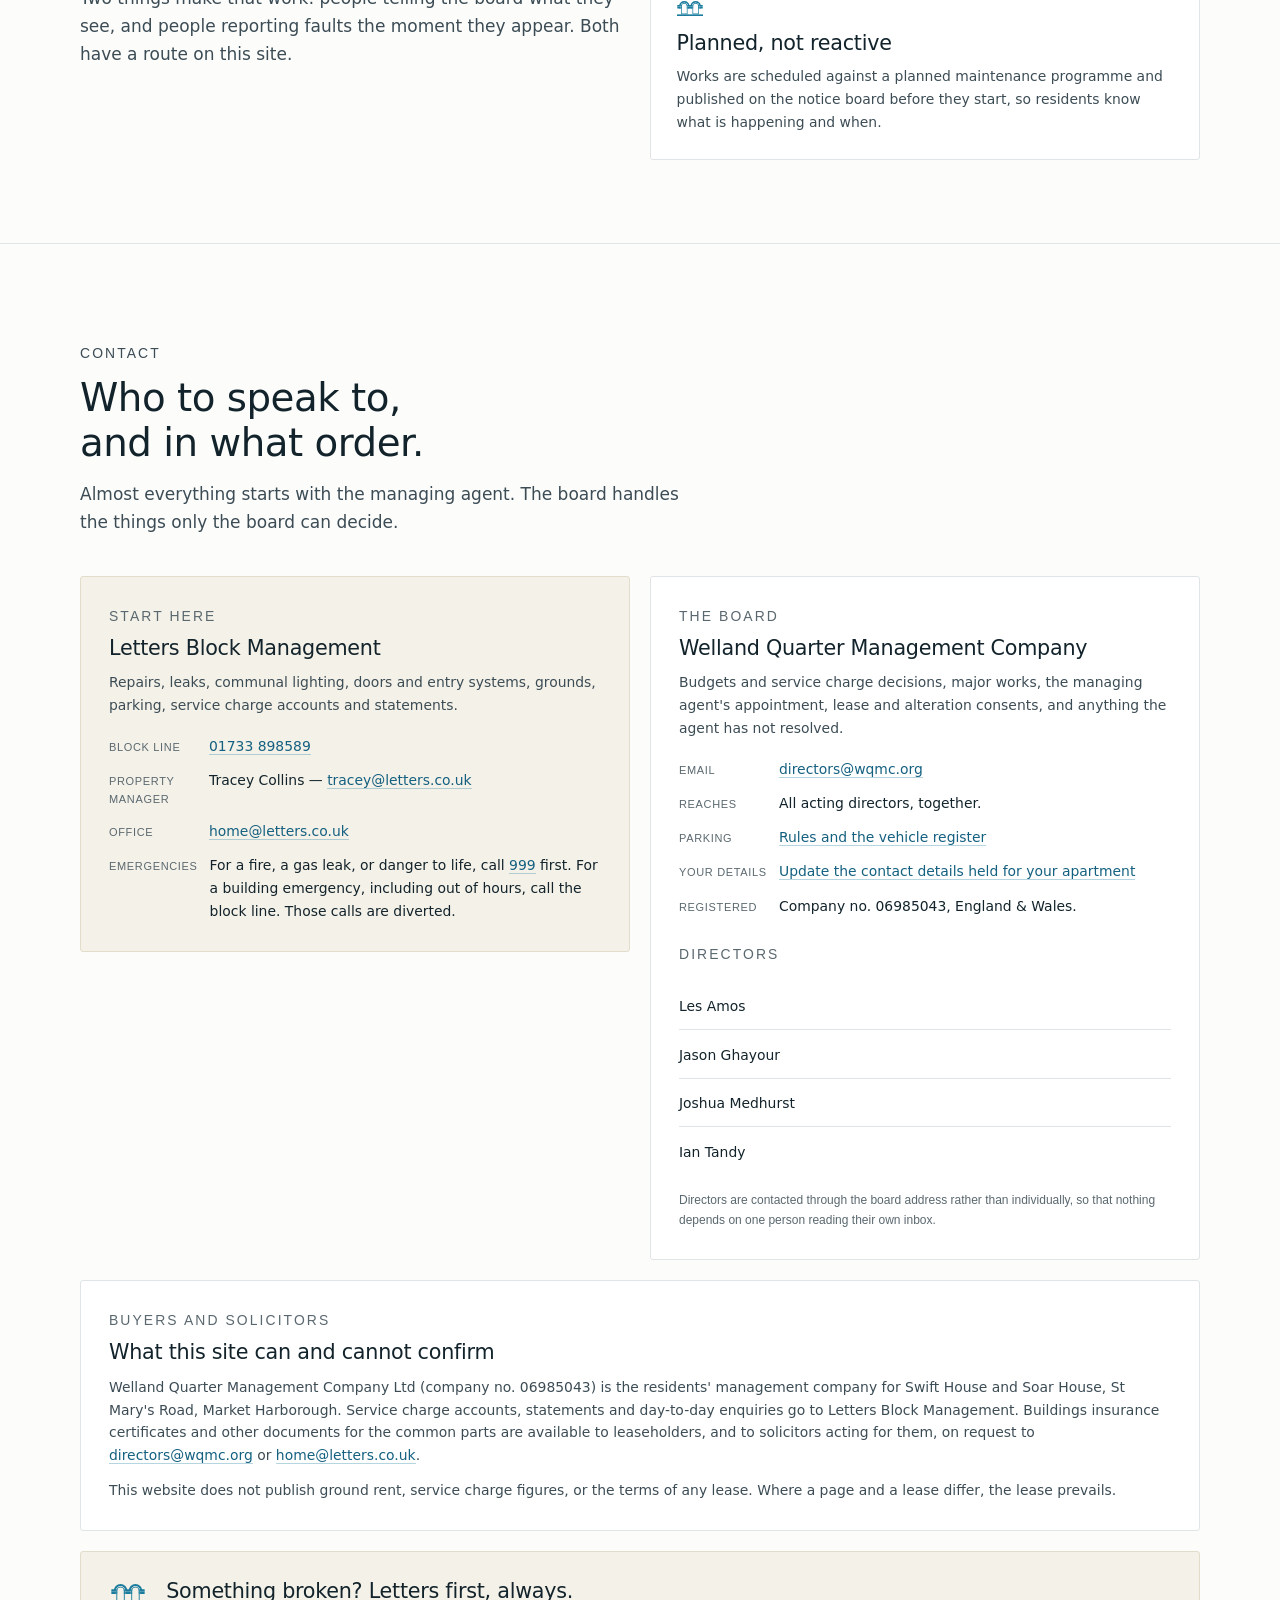
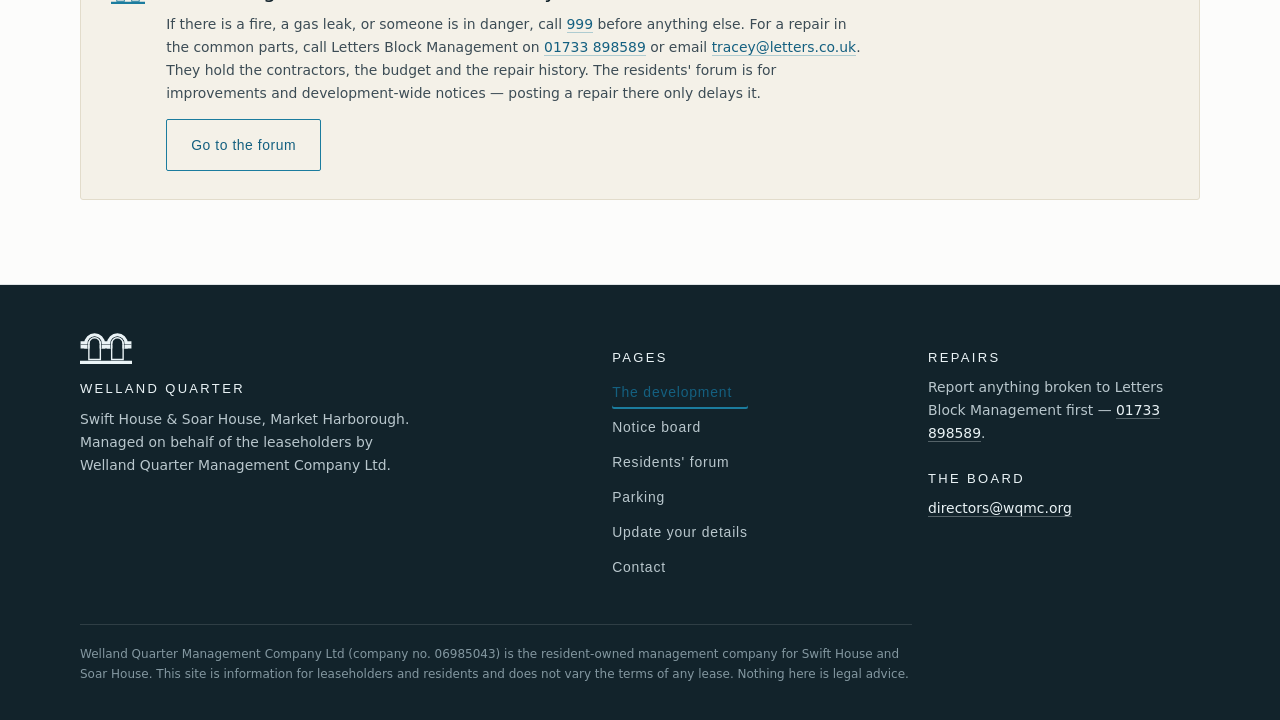
==== commit 50b282d5: "Correct Joshua Medhurst's surname on the directors list. The homepage spelled the surname Meadhurst." ====
--- a/index.html
+++ b/index.html
@@ -175,7 +175,7 @@
         <ul class="people">
           <li><b>Les Amos</b></li>
           <li><b>Jason Ghayour</b></li>
-          <li><b>Joshua Meadhurst</b></li>
+          <li><b>Joshua Medhurst</b></li>
           <li><b>Ian Tandy</b></li>
         </ul>
         <p class="hint" style="margin-top:1rem">Directors are contacted through the board
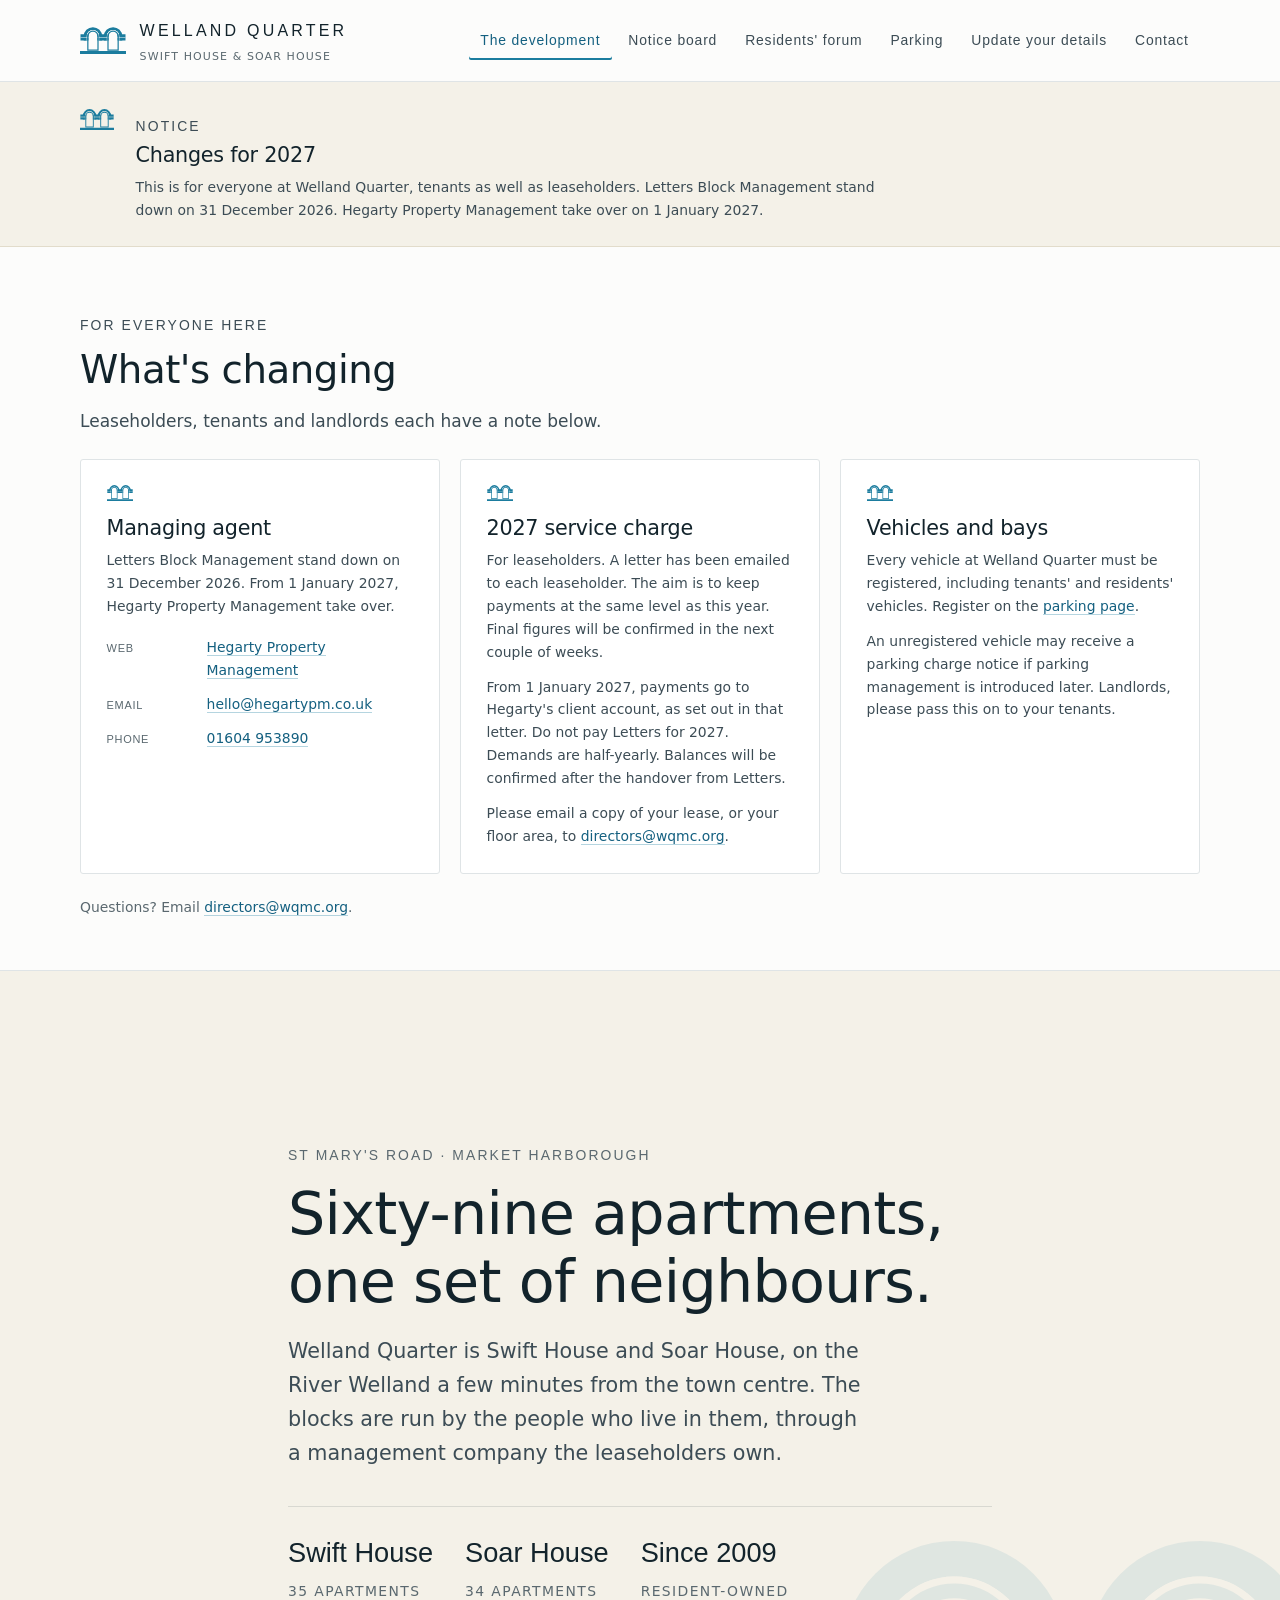
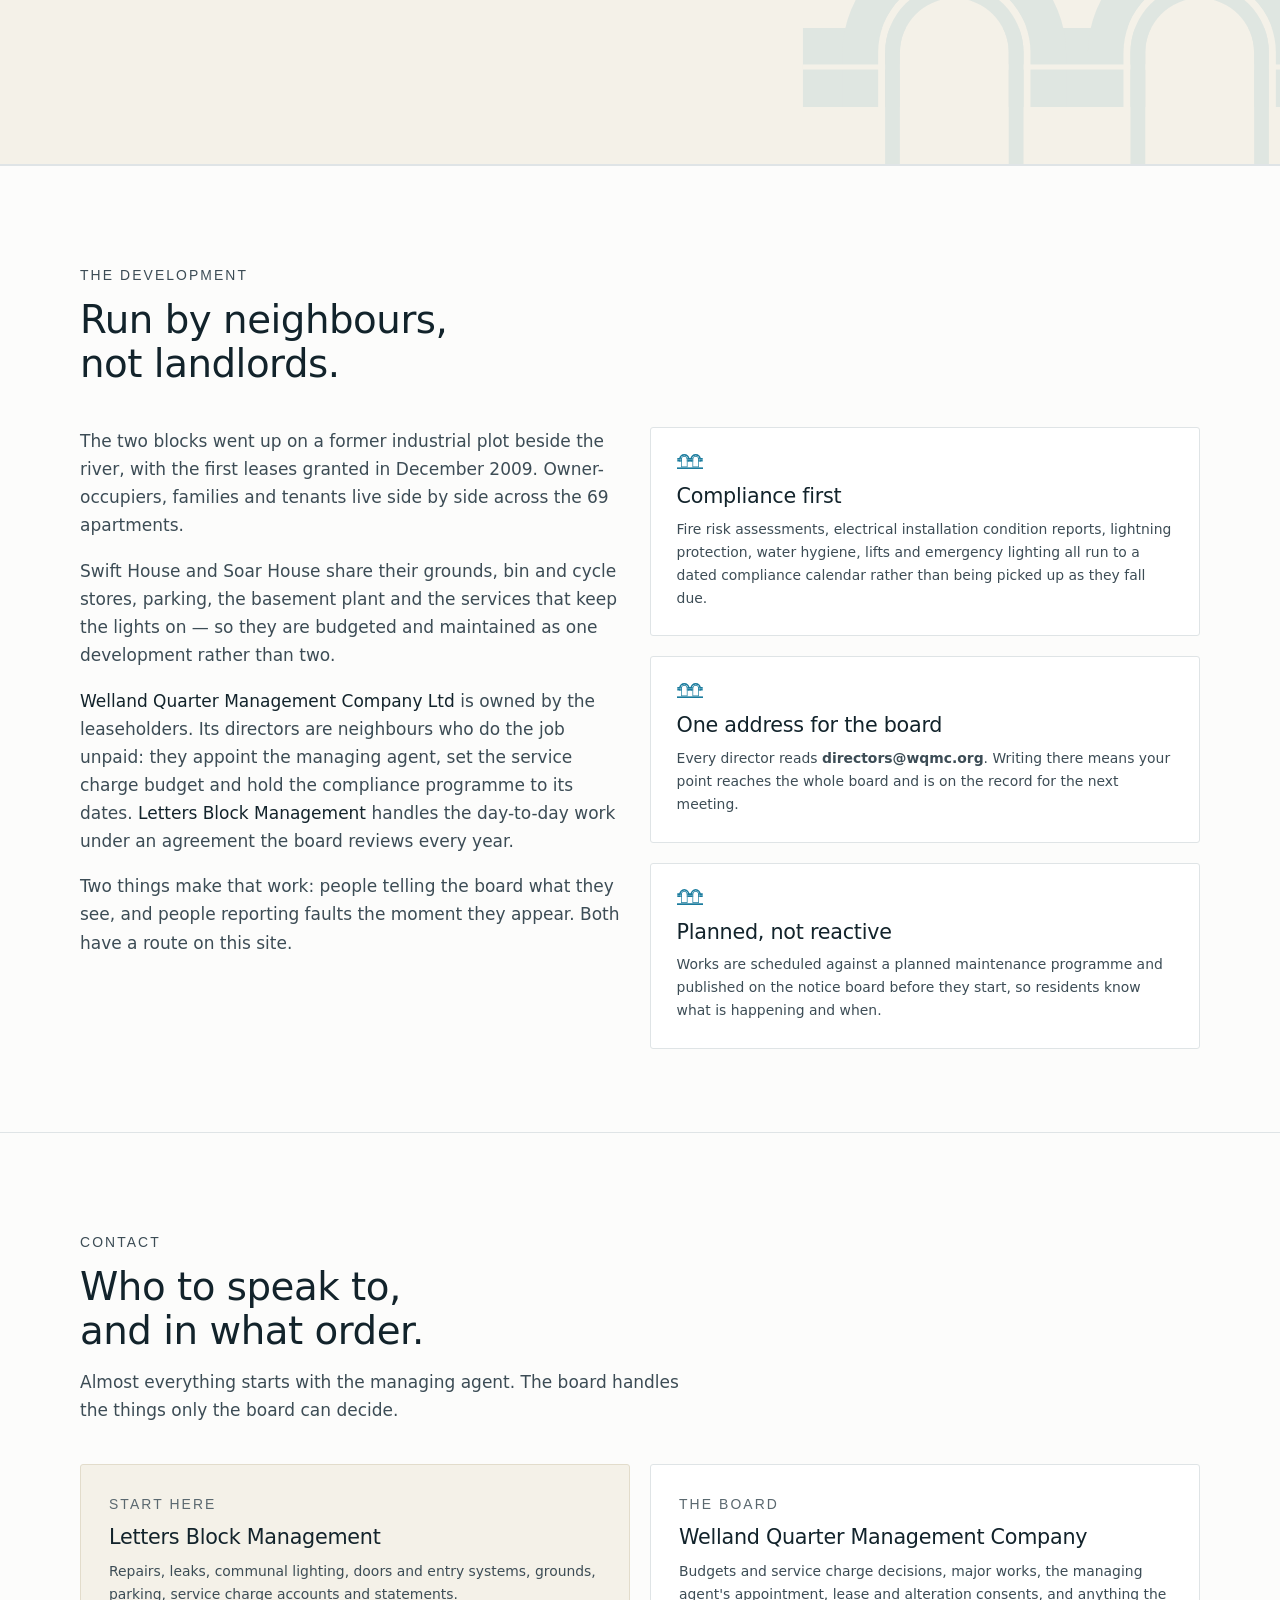
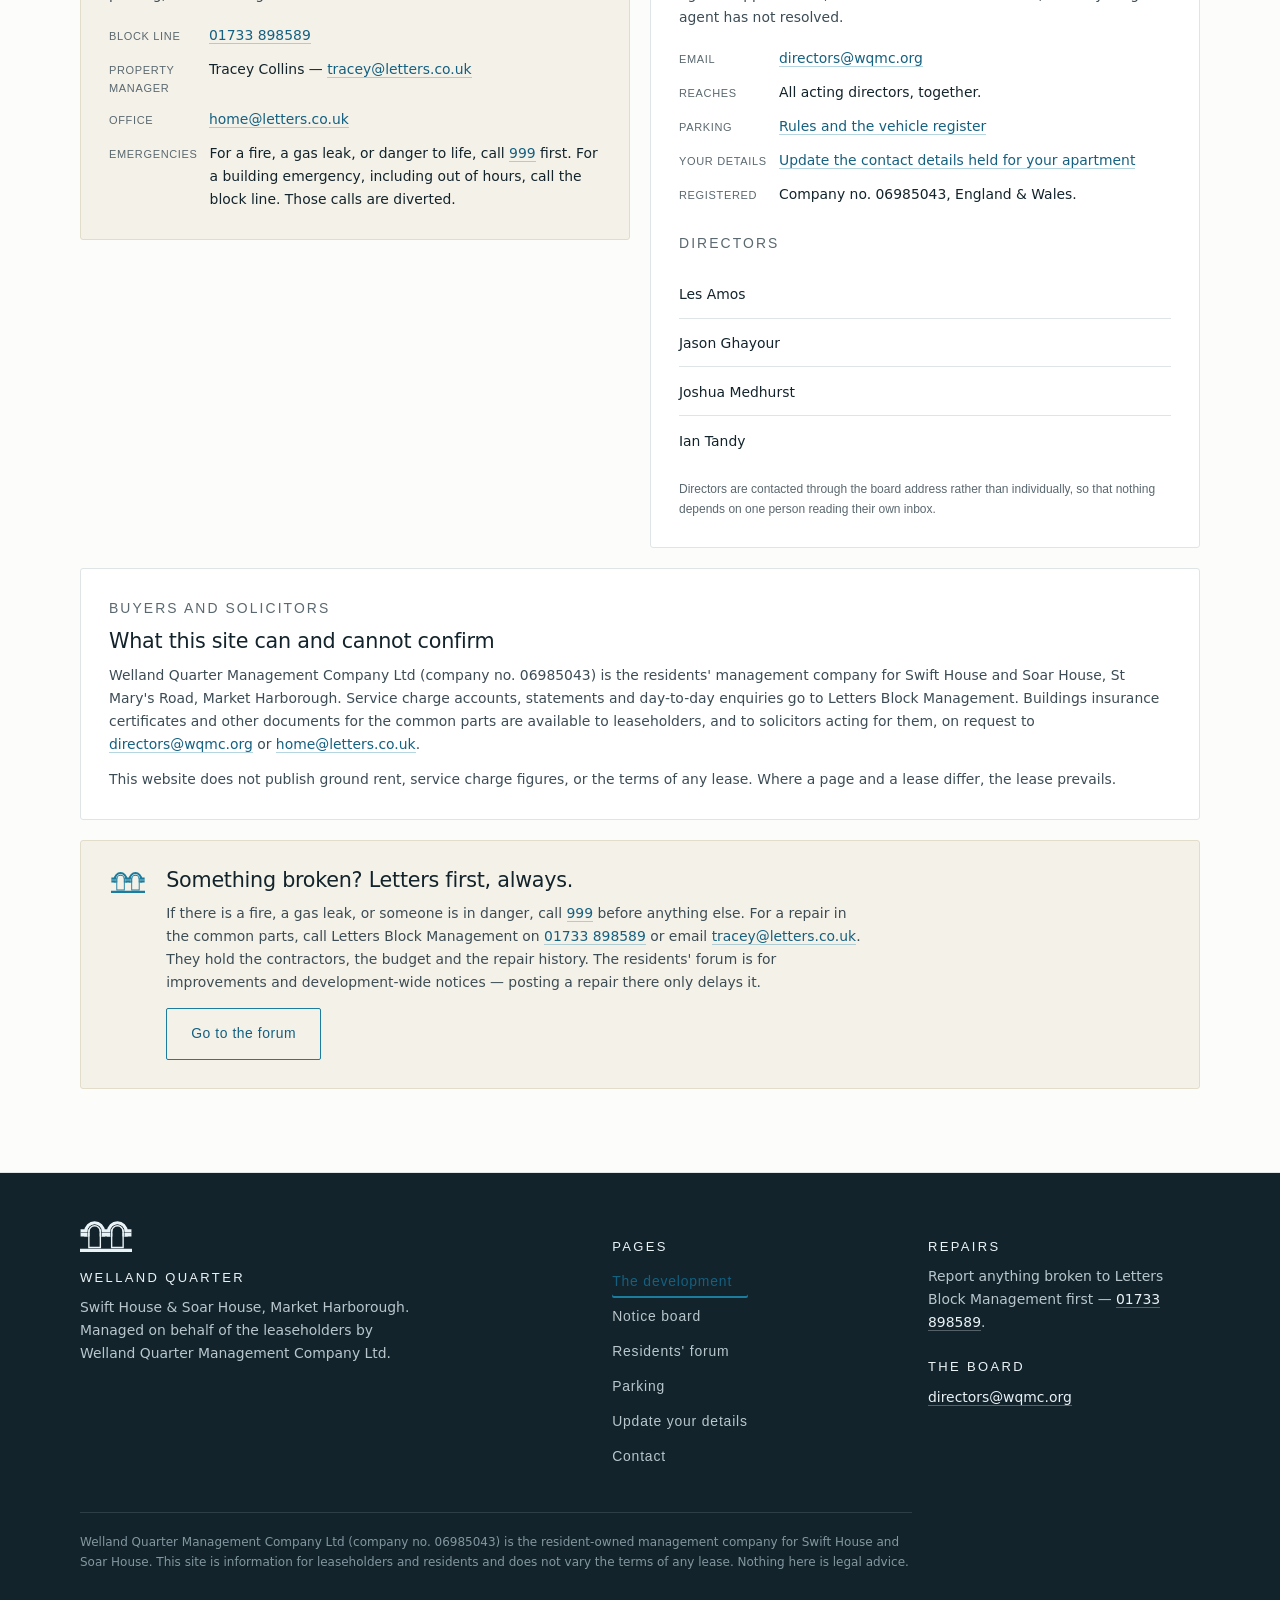
==== commit 3863a73d: "Publish the approved 2027 notice on the home page. The banner and What's changing section match the " ====
--- a/index.html
+++ b/index.html
@@ -8,6 +8,18 @@
 <link rel="preconnect" href="https://api.fontshare.com" crossorigin>
 <link rel="stylesheet" href="https://api.fontshare.com/v2/css?f[]=general-sans@400,500,600&f[]=satoshi@400,500&display=swap">
 <link rel="stylesheet" href="styles.css">
+<style>
+.site-banner{background:var(--cream);border-bottom:1px solid #E2DCCB}
+.site-banner-in{display:flex;gap:1.35rem;align-items:flex-start;padding:1.5rem 0}
+.site-banner .mark{width:34px;height:auto;flex:none;margin-top:.2rem}
+.site-banner h2{font-size:var(--step-1);margin:.35rem 0 0}
+.site-banner p{color:var(--ink-soft);font-size:var(--step--1);margin-top:.55rem;max-width:48rem}
+@media(max-width:560px){.site-banner-in{flex-direction:column;gap:.9rem}}
+#changing{padding:clamp(2rem,4.5vw,3.25rem) 0}
+#changing .head{margin-bottom:1.5rem}
+#changing .card p + p{margin-top:.7rem}
+#changing .fine{margin-top:1.35rem}
+</style>
 <link rel="canonical" href="https://www.wqmc.org/">
 <meta name="theme-color" content="#FCFCFB">
 <meta property="og:site_name" content="Welland Quarter">
@@ -71,6 +83,52 @@
   </nav>
 </div></header>
 <main id="content" tabindex="-1">
+<aside class="site-banner" aria-labelledby="agent-change-title">
+  <div class="shell site-banner-in">
+    <img class="mark" src="mark.svg" alt="" width="34" height="20">
+    <div>
+      <p class="label">Notice</p>
+      <h2 id="agent-change-title">Changes for 2027</h2>
+      <p>This is for everyone at Welland Quarter, tenants as well as leaseholders. Letters Block Management stand down on 31 December 2026. Hegarty Property Management take over on 1 January 2027.</p>
+    </div>
+  </div>
+</aside>
+
+<section id="changing" aria-labelledby="changing-title">
+  <div class="shell">
+    <div class="head">
+      <p class="label">For everyone here</p>
+      <h2 id="changing-title">What's changing</h2>
+      <p>Leaseholders, tenants and landlords each have a note below.</p>
+    </div>
+    <div class="cols three">
+      <div class="card">
+        <div class="arch"><img class="mark" src="mark.svg" alt="" width="26" height="16"></div>
+        <h3>Managing agent</h3>
+        <p>Letters Block Management stand down on 31 December 2026. From 1 January 2027, Hegarty Property Management take over.</p>
+        <dl class="dl">
+          <div><dt>Web</dt><dd><a href="https://www.hegartypm.co.uk/">Hegarty Property Management</a></dd></div>
+          <div><dt>Email</dt><dd><a href="mailto:hello@hegartypm.co.uk">hello@hegartypm.co.uk</a></dd></div>
+          <div><dt>Phone</dt><dd><a href="tel:+441604953890">01604 953890</a></dd></div>
+        </dl>
+      </div>
+      <div class="card">
+        <div class="arch"><img class="mark" src="mark.svg" alt="" width="26" height="16"></div>
+        <h3>2027 service charge</h3>
+        <p>For leaseholders. A letter has been emailed to each leaseholder. The aim is to keep payments at the same level as this year. Final figures will be confirmed in the next couple of weeks.</p>
+        <p>From 1 January 2027, payments go to Hegarty's client account, as set out in that letter. Do not pay Letters for 2027. Demands are half-yearly. Balances will be confirmed after the handover from Letters.</p>
+        <p>Please email a copy of your lease, or your floor area, to <a href="mailto:directors@wqmc.org">directors@wqmc.org</a>.</p>
+      </div>
+      <div class="card">
+        <div class="arch"><img class="mark" src="mark.svg" alt="" width="26" height="16"></div>
+        <h3>Vehicles and bays</h3>
+        <p>Every vehicle at Welland Quarter must be registered, including tenants' and residents' vehicles. Register on the <a href="parking.html">parking page</a>.</p>
+        <p>An unregistered vehicle may receive a parking charge notice if parking management is introduced later. Landlords, please pass this on to your tenants.</p>
+      </div>
+    </div>
+    <p class="fine">Questions? Email <a href="mailto:directors@wqmc.org">directors@wqmc.org</a>.</p>
+  </div>
+</section>
 
 <section class="hero">
   <div class="hero-art"><img class="mark" src="mark.svg" alt="" width="283" height="170"></div>
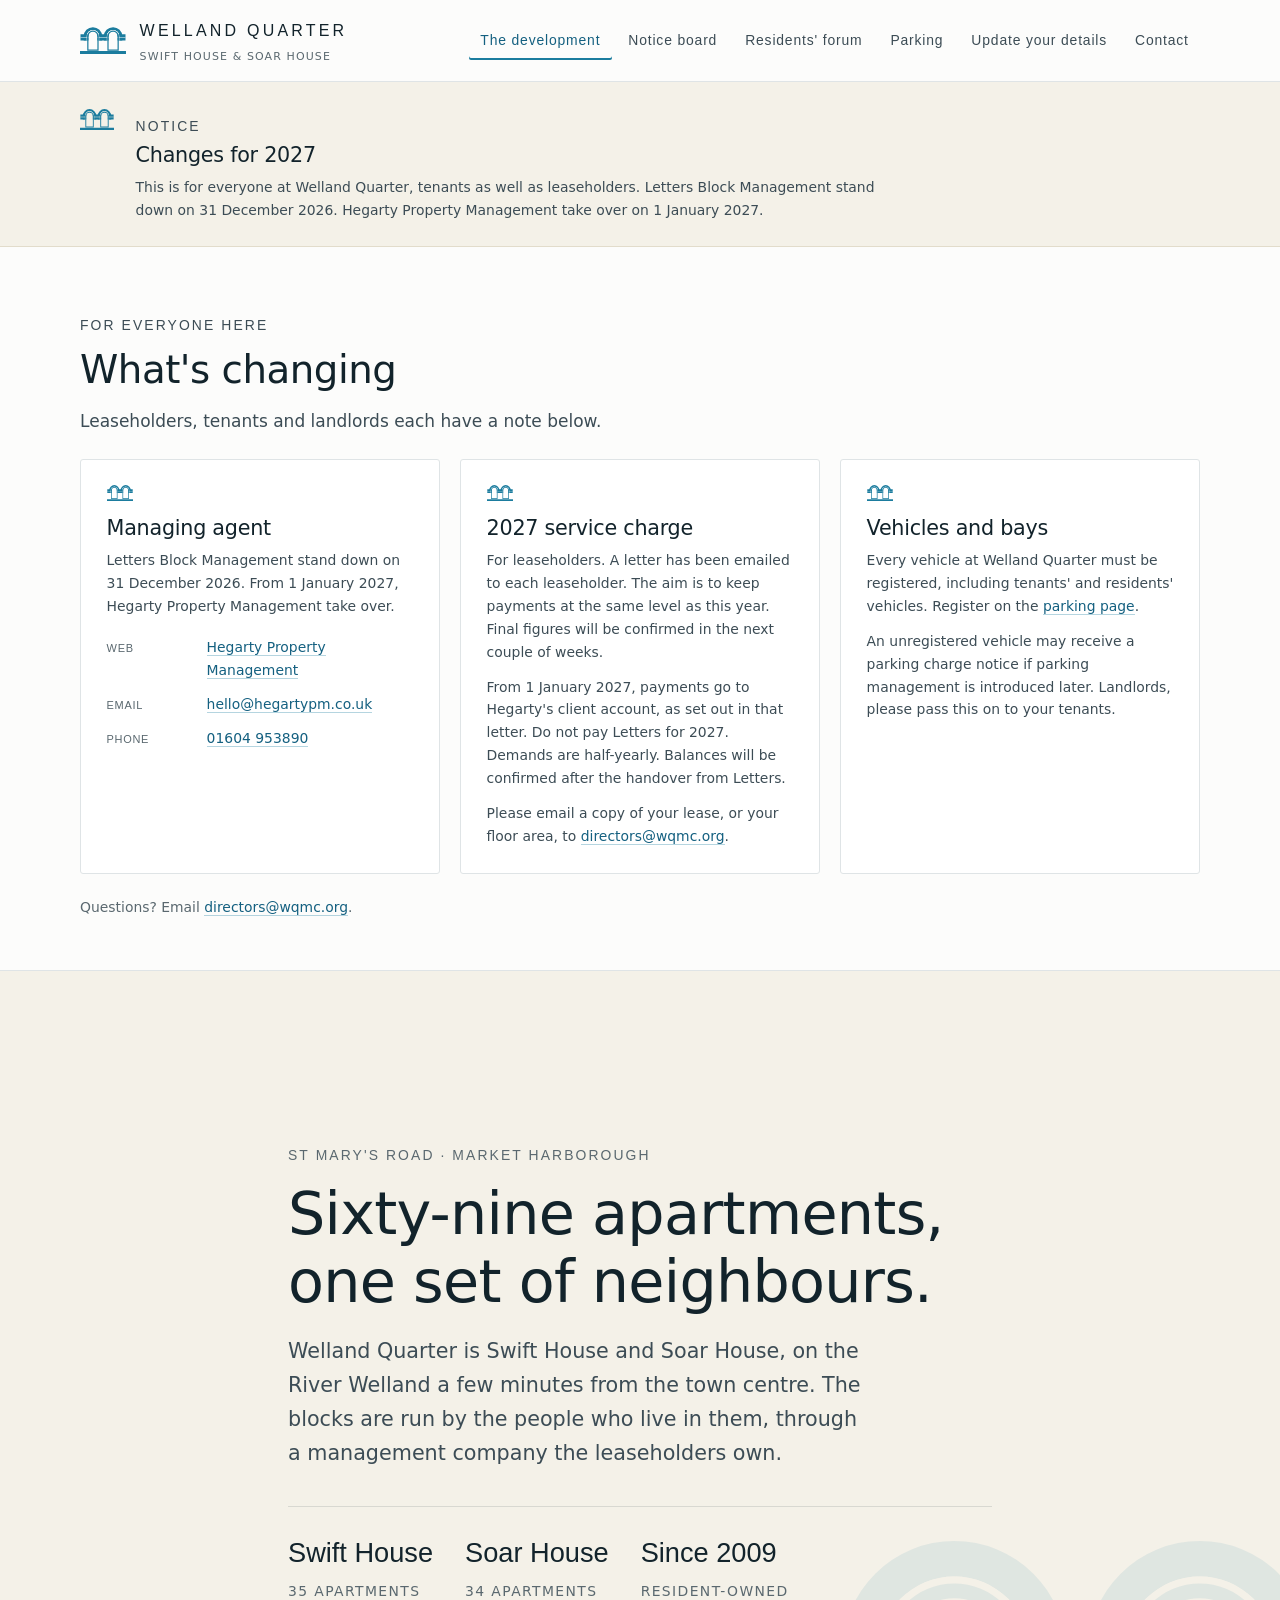
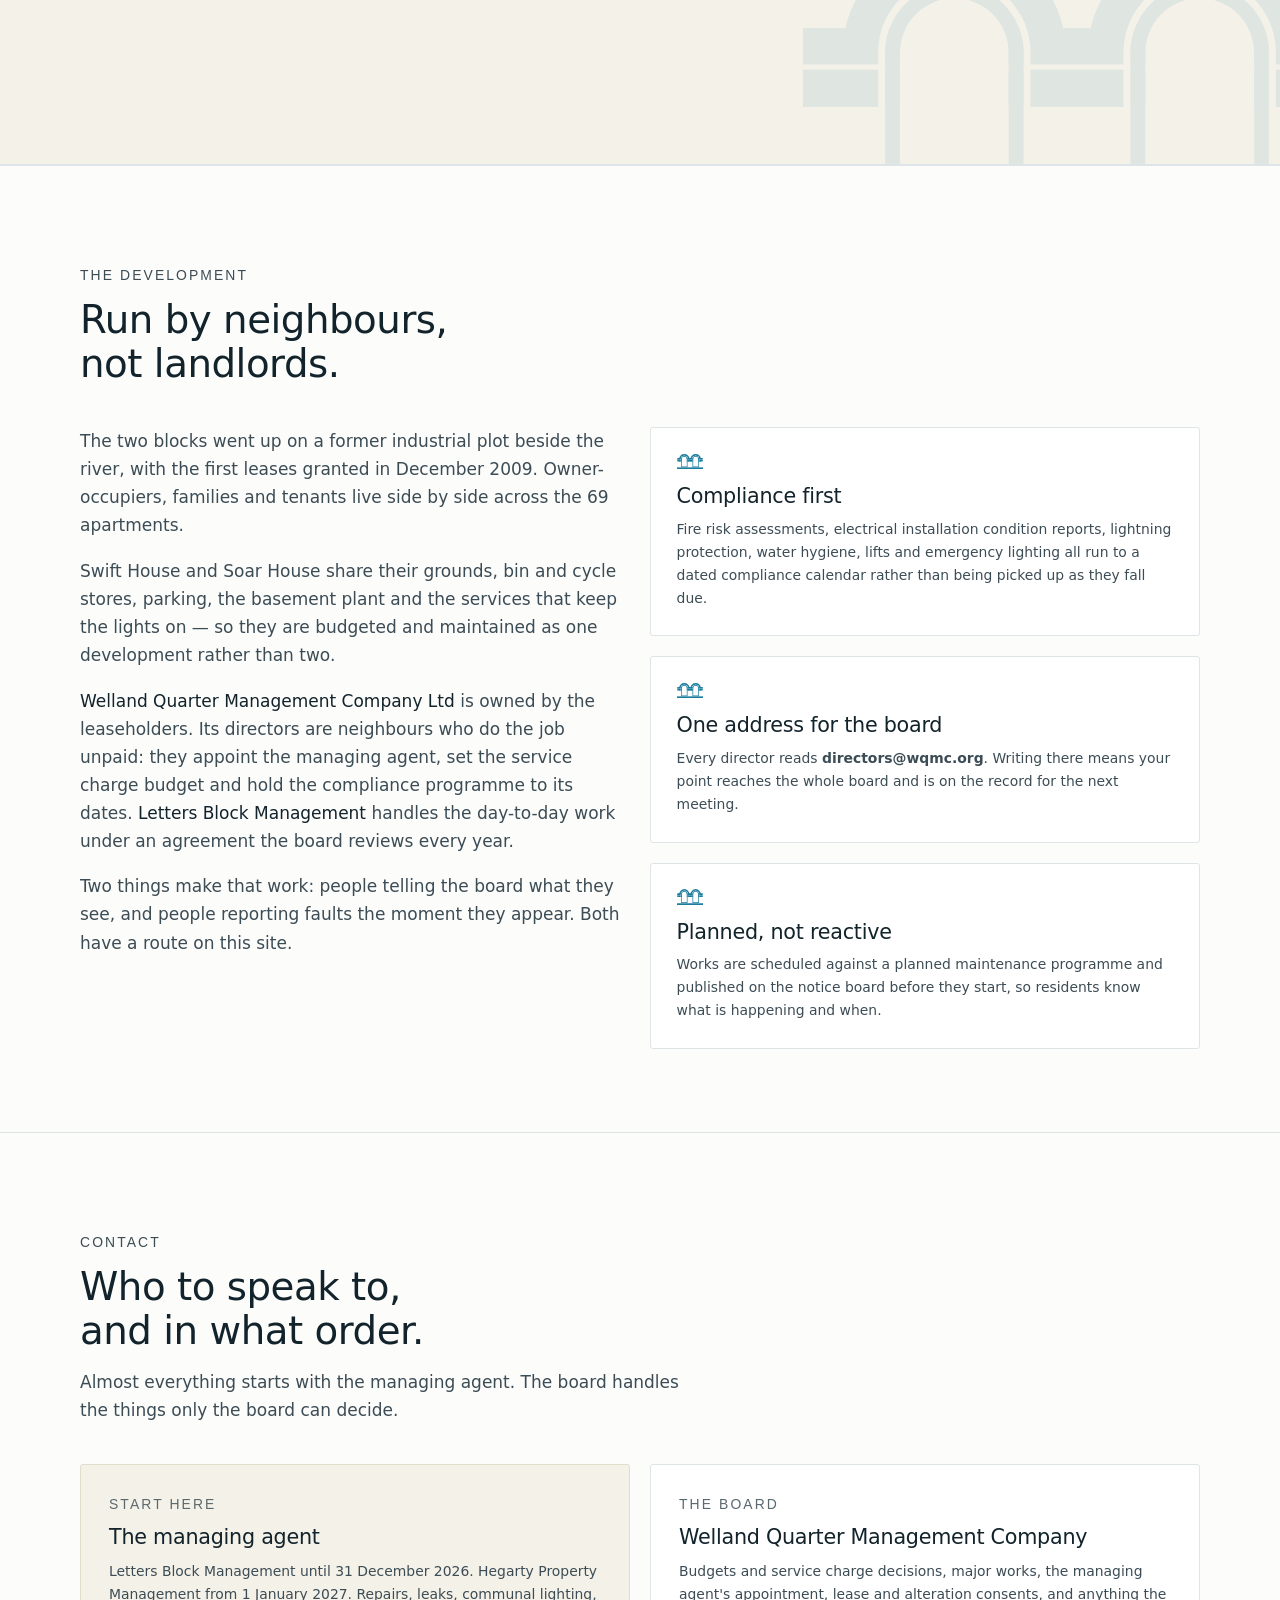
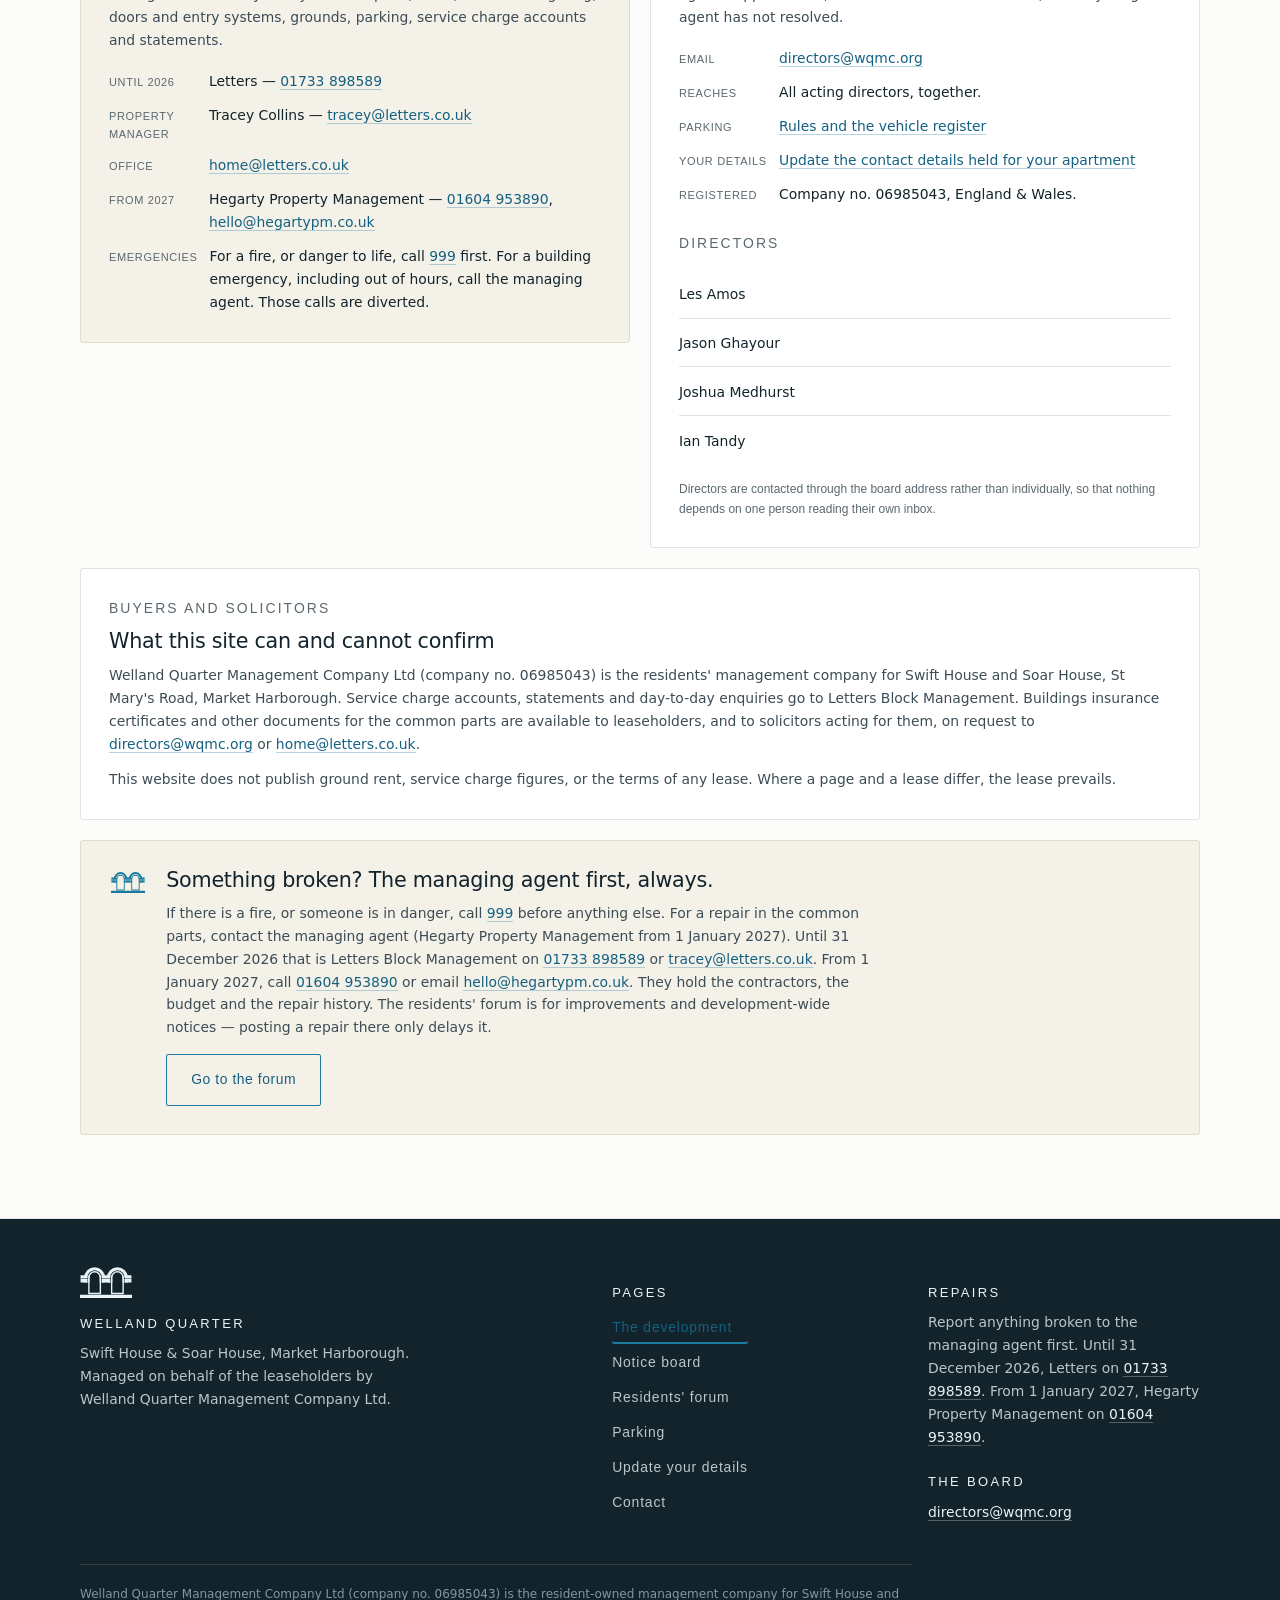
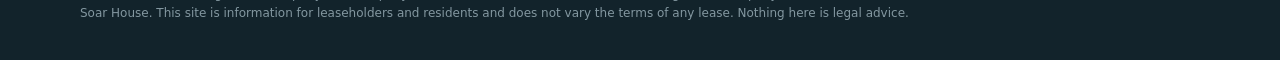
==== commit fb7fa5f2: "Publish the notice board and the managing-agent repair wording. Upcoming works are listed soonest fi" ====
--- a/index.html
+++ b/index.html
@@ -4,7 +4,7 @@
 <meta charset="utf-8">
 <meta name="viewport" content="width=device-width,initial-scale=1">
 <title>Welland Quarter — Swift House & Soar House, Market Harborough</title>
-<meta name="description" content="Swift House and Soar House in Market Harborough, run for the leaseholders by Welland Quarter Management Company Ltd. Repairs go to Letters Block Management.">
+<meta name="description" content="Swift House and Soar House in Market Harborough, run for the leaseholders by Welland Quarter Management Company Ltd. Repairs go to the managing agent.">
 <link rel="preconnect" href="https://api.fontshare.com" crossorigin>
 <link rel="stylesheet" href="https://api.fontshare.com/v2/css?f[]=general-sans@400,500,600&f[]=satoshi@400,500&display=swap">
 <link rel="stylesheet" href="styles.css">
@@ -26,7 +26,7 @@
 <meta property="og:type" content="website">
 <meta property="og:locale" content="en_GB">
 <meta property="og:title" content="Welland Quarter — Swift House &amp; Soar House, Market Harborough">
-<meta property="og:description" content="Swift House and Soar House in Market Harborough, run for the leaseholders by Welland Quarter Management Company Ltd. Repairs go to Letters Block Management.">
+<meta property="og:description" content="Swift House and Soar House in Market Harborough, run for the leaseholders by Welland Quarter Management Company Ltd. Repairs go to the managing agent.">
 <meta property="og:url" content="https://www.wqmc.org/">
 <meta property="og:image" content="https://www.wqmc.org/share.png">
 <meta property="og:image:alt" content="Welland Quarter, Swift House and Soar House, Market Harborough.">
@@ -204,16 +204,17 @@
     <div class="contact-grid">
       <div class="panel accent">
         <p class="label">Start here</p>
-        <h3 style="margin-top:.6rem">Letters Block Management</h3>
+        <h3 style="margin-top:.6rem">The managing agent</h3>
         <p style="color:var(--ink-soft);font-size:var(--step--1);margin-top:.6rem">
-        Repairs, leaks, communal lighting, doors and entry systems, grounds, parking,
+        Letters Block Management until 31 December 2026. Hegarty Property Management from 1 January 2027. Repairs, leaks, communal lighting, doors and entry systems, grounds, parking,
         service charge accounts and statements.</p>
         <dl class="dl">
-          <div><dt>Block line</dt><dd><a href="tel:+441733898589">01733 898589</a></dd></div>
+          <div><dt>Until 2026</dt><dd>Letters &mdash; <a href="tel:+441733898589">01733 898589</a></dd></div>
           <div><dt>Property manager</dt><dd>Tracey Collins &mdash;
             <a href="mailto:tracey@letters.co.uk">tracey@letters.co.uk</a></dd></div>
           <div><dt>Office</dt><dd><a href="mailto:home@letters.co.uk">home@letters.co.uk</a></dd></div>
-          <div><dt>Emergencies</dt><dd>For a fire, a gas leak, or danger to life, call <a href="tel:999">999</a> first. For a building emergency, including out of hours, call the block line. Those calls are diverted.</dd></div>
+          <div><dt>From 2027</dt><dd>Hegarty Property Management &mdash; <a href="tel:+441604953890">01604 953890</a>, <a href="mailto:hello@hegartypm.co.uk">hello@hegartypm.co.uk</a></dd></div>
+          <div><dt>Emergencies</dt><dd>For a fire, or danger to life, call <a href="tel:999">999</a> first. For a building emergency, including out of hours, call the managing agent. Those calls are diverted.</dd></div>
         </dl>
       </div>
       <div class="panel">
@@ -259,13 +260,16 @@
     <div class="callout" style="margin-top:1.25rem">
       <img class="mark" src="mark.svg" alt="" width="34" height="20">
       <div>
-        <h3>Something broken? Letters first, always.</h3>
-        <p>If there is a fire, a gas leak, or someone is in danger, call
+        <h3>Something broken? The managing agent first, always.</h3>
+        <p>If there is a fire, or someone is in danger, call
         <a href="tel:999">999</a> before anything else. For a repair in the common parts,
-        call Letters Block Management on
-        <a href="tel:+441733898589">01733 898589</a> or email
-        <a href="mailto:tracey@letters.co.uk">tracey@letters.co.uk</a>. They hold the
-        contractors, the budget and the repair history. The residents' forum is for
+        contact the managing agent (Hegarty Property Management from 1 January 2027).
+        Until 31 December 2026 that is Letters Block Management on
+        <a href="tel:+441733898589">01733 898589</a> or
+        <a href="mailto:tracey@letters.co.uk">tracey@letters.co.uk</a>.
+        From 1 January 2027, call <a href="tel:+441604953890">01604 953890</a> or email
+        <a href="mailto:hello@hegartypm.co.uk">hello@hegartypm.co.uk</a>.
+        They hold the contractors, the budget and the repair history. The residents' forum is for
         improvements and development-wide notices &mdash; posting a repair there only delays it.</p>
         <p style="margin-top:.9rem"><a class="btn ghost" href="forum.html">Go to the forum</a></p>
       </div>
@@ -294,8 +298,11 @@
     </div>
     <div style="max-width:17rem">
       <b>Repairs</b>
-      <p>Report anything broken to Letters Block Management first —
-      <a href="tel:+441733898589">01733 898589</a>.</p>
+      <p>Report anything broken to the managing agent first.
+      Until 31 December 2026, Letters on
+      <a href="tel:+441733898589">01733 898589</a>.
+      From 1 January 2027, Hegarty Property Management on
+      <a href="tel:+441604953890">01604 953890</a>.</p>
       <b style="margin-top:1.4rem">The board</b>
       <p><a href="mailto:directors@wqmc.org">directors@wqmc.org</a></p>
     </div>
